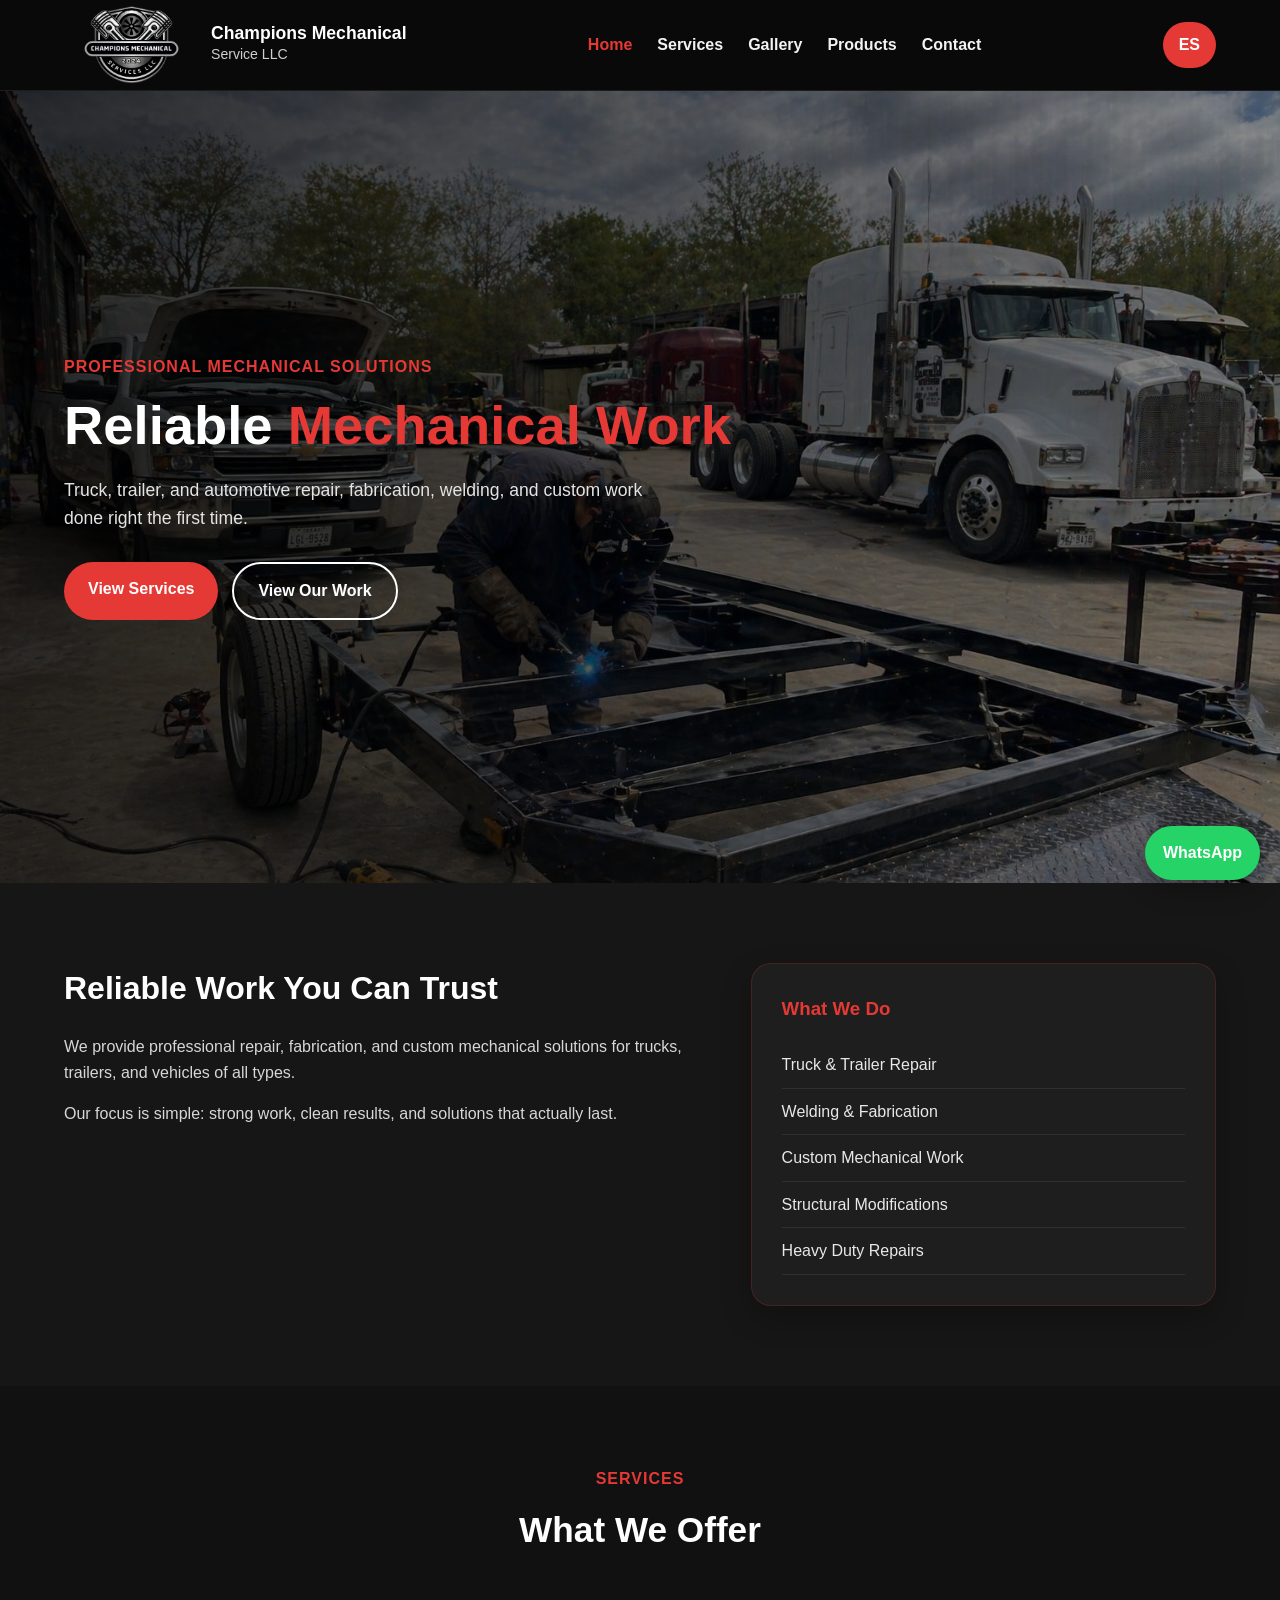
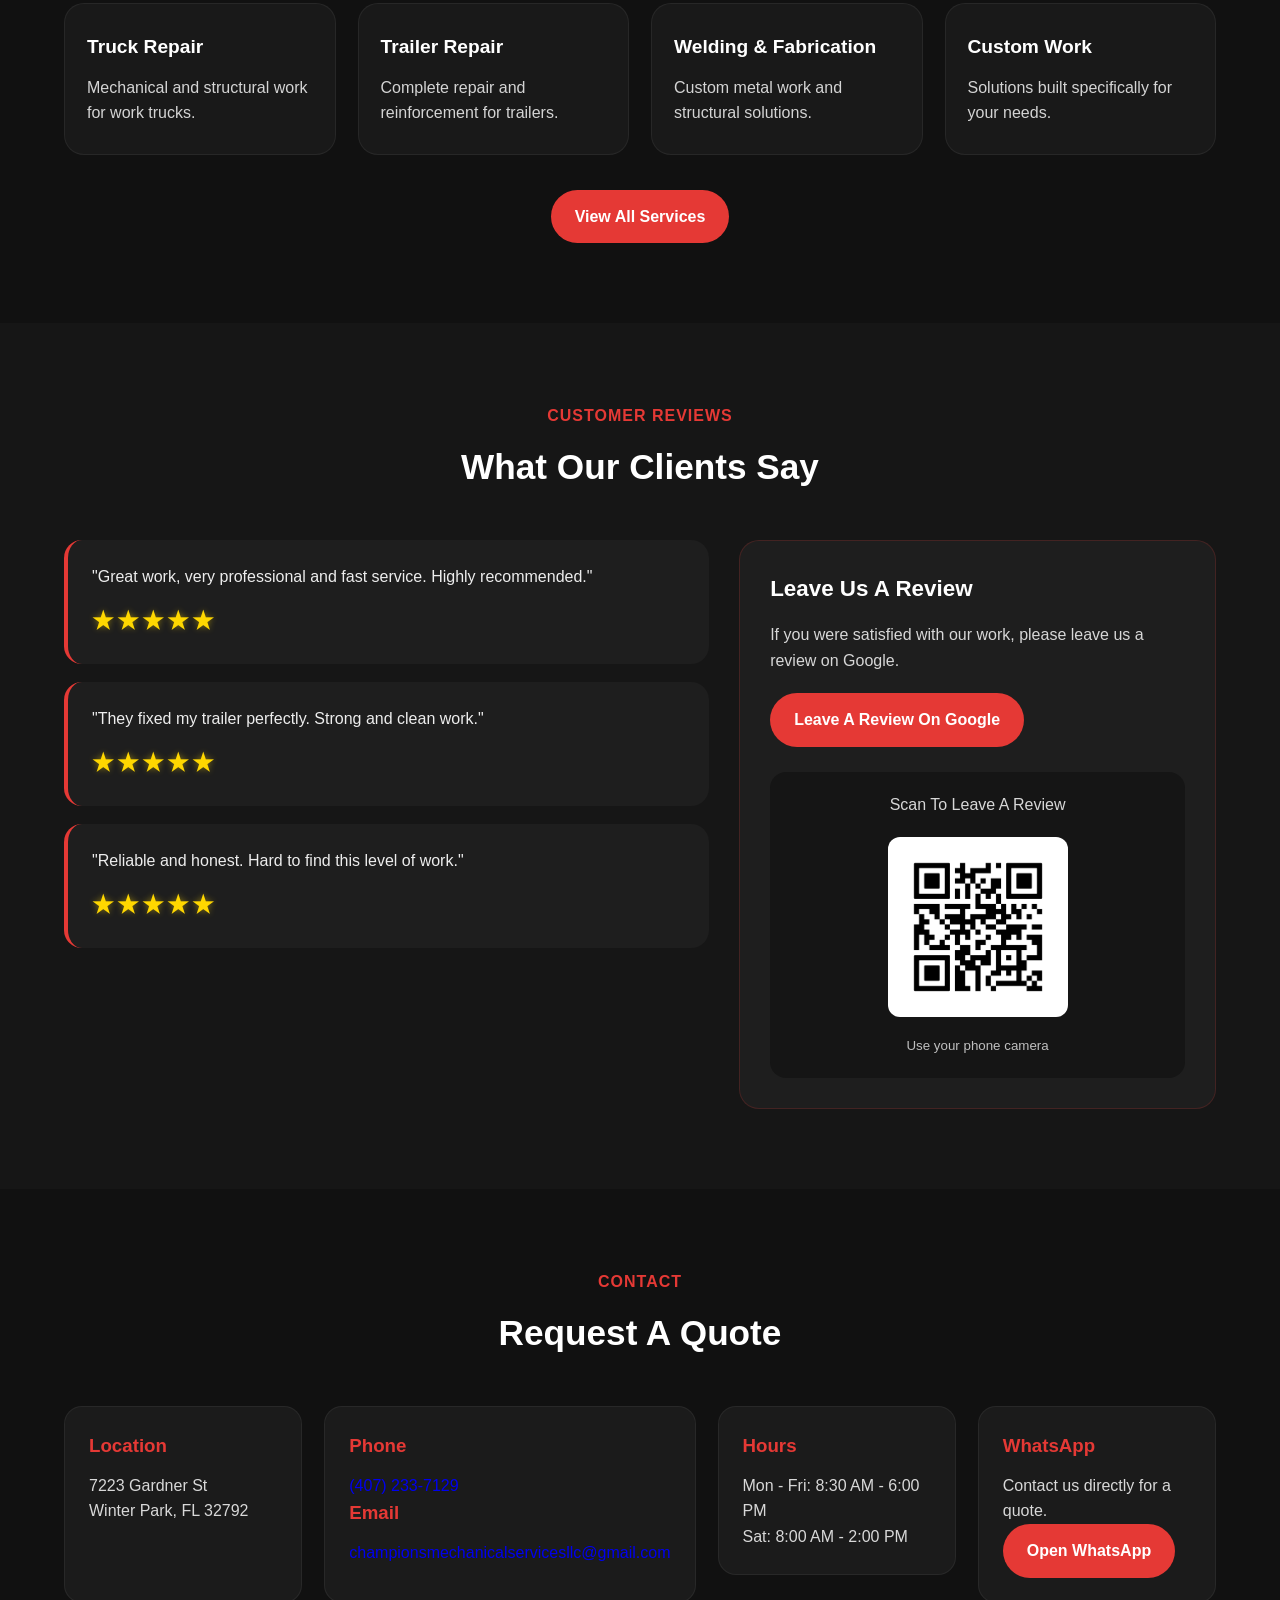
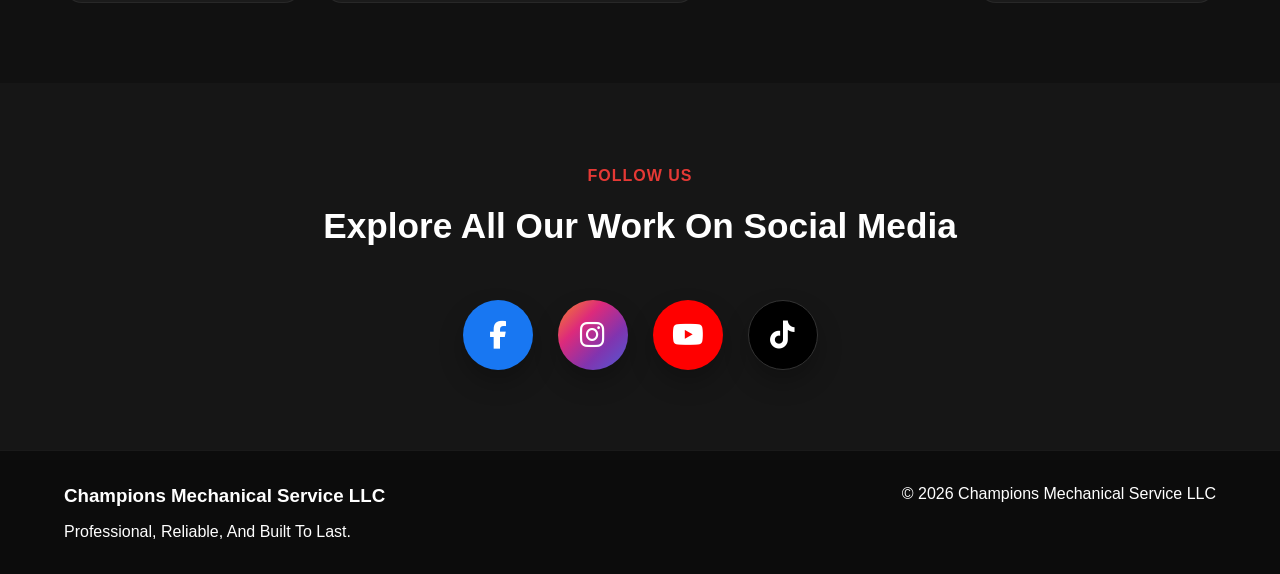
==== index.html @ ce4abc4f "Add files via upload" ====
<!DOCTYPE html>
<html lang="en">
<head>
  <meta charset="UTF-8">
  <meta name="viewport" content="width=device-width, initial-scale=1.0">
  <title>Champions Mechanical Service LLC</title>
  <link rel="stylesheet" href="style.css">
  <link rel="stylesheet" href="https://cdnjs.cloudflare.com/ajax/libs/font-awesome/6.5.0/css/all.min.css">

  <meta name="description" content="Truck and trailer repair, welding, fabrication, and custom mechanical services in Winter Park, Florida.">

</head>
<body>

  <!-- WHATSAPP -->
  <a href="https://wa.me/14072337129" class="whatsapp-float" target="_blank">
    WhatsApp
  </a>

  <!-- HEADER -->
  <header class="header">
  <div class="container nav-container">

    <a href="index.html" class="logo">
      <img src="images/logo.png" alt="Champions Mechanical Service LLC Logo">
      <div class="logo-text">
        <h2>Champions Mechanical</h2>
        <p>Service LLC</p>
      </div>
    </a>

    <button class="menu-toggle" id="menuToggle" aria-label="Open Menu">
      <span></span>
      <span></span>
      <span></span>
    </button>

    <nav class="nav" id="mainNav">
      <a href="index.html" class="active">Home</a>
      <a href="services.html">Services</a>
      <a href="gallery.html">Gallery</a>
      <a href="products.html">Products</a>
      <a href="index.html#contacto">Contact</a>
    </nav>

    <div class="header-actions">
      <a href="index-es.html" class="lang-btn">ES</a>
    </div>

  </div>
</header>

  <!-- HERO -->
  <section class="hero">
    <div class="hero-overlay"></div>

    <div class="container hero-content">
      <div class="hero-text">

        <p class="tagline">Professional Mechanical Solutions</p>

        <h1>
          Reliable <span>Mechanical Work</span>
        </h1>

        <p class="hero-description">
          Truck, trailer, and automotive repair, fabrication, welding, and custom work done right the first time.
        </p>

        <div class="hero-buttons">
          <a href="services.html" class="btn btn-primary">View Services</a>
          <a href="gallery.html" class="btn btn-secondary">View Our Work</a>
        </div>

      </div>
    </div>
  </section>

  <!-- ABOUT -->
  <section class="about section">
    <div class="container about-grid">

      <div class="about-text">
        <h2>Reliable Work You Can Trust</h2>

        <p>
          We provide professional repair, fabrication, and custom mechanical solutions for trucks, trailers, and vehicles of all types.
        </p>

        <p>
          Our focus is simple: strong work, clean results, and solutions that actually last.
        </p>
      </div>

      <div class="about-card">
        <h3>What We Do</h3>
        <ul>
          <li>Truck & Trailer Repair</li>
          <li>Welding & Fabrication</li>
          <li>Custom Mechanical Work</li>
          <li>Structural Modifications</li>
          <li>Heavy Duty Repairs</li>
        </ul>
      </div>

    </div>
  </section>

  <!-- SERVICES -->
  <section class="services-preview section">
    <div class="container">

      <div class="section-title">
        <p>Services</p>
        <h2>What We Offer</h2>
      </div>

      <div class="services-grid">

        <div class="service-card">
          <h3>Truck Repair</h3>
          <p>Mechanical and structural work for work trucks.</p>
        </div>

        <div class="service-card">
          <h3>Trailer Repair</h3>
          <p>Complete repair and reinforcement for trailers.</p>
        </div>

        <div class="service-card">
          <h3>Welding & Fabrication</h3>
          <p>Custom metal work and structural solutions.</p>
        </div>

        <div class="service-card">
          <h3>Custom Work</h3>
          <p>Solutions built specifically for your needs.</p>
        </div>

      </div>

      <div class="center-button">
        <a href="services.html" class="btn btn-primary">View All Services</a>
      </div>

    </div>
  </section>

  <!-- REVIEWS -->
  <section class="reviews section">
    <div class="container">

      <div class="section-title">
        <p>Customer Reviews</p>
        <h2>What Our Clients Say</h2>
      </div>

      <div class="reviews-grid">

        <div>

          <div class="review-card">
            <p>"Great work, very professional and fast service. Highly recommended."</p>
            <h4><span class="stars">★★★★★</span></h4>
          </div>

          <div class="review-card">
            <p>"They fixed my trailer perfectly. Strong and clean work."</p>
            <h4><span class="stars">★★★★★</span></h4>
          </div>

          <div class="review-card">
            <p>"Reliable and honest. Hard to find this level of work."</p>
            <h4><span class="stars">★★★★★</span></h4>
          </div>

        </div>

        <div class="google-review-box">

          <h3>Leave Us A Review</h3>

          <p>
            If you were satisfied with our work, please leave us a review on Google.
          </p>

          <a href="https://g.page/r/CeGw3ztIZo6YEAE/review" target="_blank" class="btn btn-primary review-btn">
            Leave A Review On Google
          </a>

          <div class="qr-box">
            <p>Scan To Leave A Review</p>

            <img src="images/qr-reviews.png">

            <small>Use your phone camera</small>
          </div>

        </div>

      </div>
    </div>
  </section>

  <!-- CONTACT -->
  <section class="contact section" id="contacto">
    <div class="container">

      <div class="section-title">
        <p>Contact</p>
        <h2>Request A Quote</h2>
      </div>

      <div class="contact-grid">

        <div class="contact-card">
          <h3>Location</h3>
          <p>7223 Gardner St</p>
          <p>Winter Park, FL 32792</p>
        </div>

        <div class="contact-card">
          <h3>Phone</h3>
          <p><a href="tel:+14072337129">(407) 233-7129</a></p>
          <h3>Email</h3>
          <p><a href="mailto:championsmechanicalservicesllc@gmail.com">championsmechanicalservicesllc@gmail.com</p>
        </div>

        <div class="contact-card">
          <h3>Hours</h3>
          <p>Mon - Fri: 8:30 AM - 6:00 PM</p>
          <p>Sat: 8:00 AM - 2:00 PM</p>
        </div>

        <div class="contact-card">
          <h3>WhatsApp</h3>
          <p>Contact us directly for a quote.</p>
          <a href="https://wa.me/14072337129" class="btn btn-primary" target="_blank">
            Open WhatsApp
          </a>
        </div>

      </div>

    </div>
  </section>


  <!-- SOCIAL MEDIA -->
  <section class="social-section section">
    <div class="container">

      <div class="section-title">
        <p>Follow Us</p>
        <h2>Explore All Our Work On Social Media</h2>
      </div>

      <div class="social-icons">

        <a href="https://facebook.com/share/1AvT3k1ib8/?mibextid=wwXIfr" target="_blank" class="social-icon fb" aria-label="Facebook">
          <i class="fab fa-facebook-f"></i>
        </a>

        <a href="https://www.instagram.com/championsmechanical?igsh=djd2N3V2bzA4ZDJp" target="_blank" class="social-icon ig" aria-label="Instagram">
          <i class="fab fa-instagram"></i>
        </a>

        <a href="https://www.youtube.com/@ChampionsMechanicService" target="_blank" class="social-icon yt" aria-label="YouTube">
          <i class="fab fa-youtube"></i>
        </a>

        <a href="https://www.tiktok.com/@acostaruben3?is_from_webapp=1&sender_device=pc" target="_blank" class="social-icon tt" aria-label="TikTok">
          <i class="fab fa-tiktok"></i>
        </a>

      </div>

    </div>
  </section>

  <!-- FOOTER -->
  <footer class="footer">
    <div class="container footer-content">

      <div>
        <h3>Champions Mechanical Service LLC</h3>
        <p>Professional, Reliable, And Built To Last.</p>
      </div>

      <div>
        <p>© 2026 Champions Mechanical Service LLC</p>
      </div>

    </div>
  </footer>

  <script src="script.js"></script>

</body>
</html>
---- style.css ----
* {
  margin: 0;
  padding: 0;
  box-sizing: border-box;
}

html {
  scroll-behavior: smooth;
}

body {
  font-family: 'Inter', sans-serif;
  background: #111111;
  color: #ffffff;
  line-height: 1.6;
}

img {
  max-width: 100%;
  display: block;
}

a {
  text-decoration: none;
}

.container {
  width: 90%;
  max-width: 1200px;
  margin: 0 auto;
}

.section {
  padding: 80px 0;
}

.section-title {
  text-align: center;
  margin-bottom: 45px;
}

.section-title p {
  color: #e53935;
  font-weight: 700;
  text-transform: uppercase;
  letter-spacing: 1px;
  margin-bottom: 10px;
}

.section-title h2 {
  font-size: 2.2rem;
  font-weight: 800;
}

.left-align {
  text-align: left;
}

/* HEADER */
.header {
  position: sticky;
  top: 0;
  z-index: 999;
  background: rgba(10, 10, 10, 0.95);
  border-bottom: 1px solid rgba(255, 255, 255, 0.08);
  backdrop-filter: blur(12px);
}

.nav-container {
  min-height: 85px;
  display: flex;
  justify-content: space-between;
  align-items: center;
  gap: 20px;
}

.logo {
  display: flex;
  align-items: center;
  gap: 12px;
  color: #fff;
}

.logo img {
  width: auto;
  height: 90px;
  object-fit: contain;
  
}

.logo-text h2 {
  font-size: 1.1rem;
  font-weight: 800;
  line-height: 1.1;
}

.logo-text p {
  font-size: 0.88rem;
  color: #cfcfcf;
}

.nav {
  display: flex;
  gap: 25px;
}

.nav a {
  color: #f3f3f3;
  font-weight: 600;
  transition: 0.3s;
}

.nav a:hover,
.nav a.active {
  color: #e53935;
}

.header-actions {
  display: flex;
  align-items: center;
  gap: 10px;
}

.lang-btn {
  background: #e53935;
  color: #fff;
  border: none;
  padding: 10px 16px;
  border-radius: 999px;
  font-weight: 700;
  cursor: pointer;
  transition: 0.3s;
}

.lang-btn:hover {
  background: #c62828;
}

/* HERO */
.hero {
  position: relative;
  min-height: 88vh;
  background: url('images/hero.jpg') center/cover no-repeat;
  display: flex;
  align-items: center;
}

.hero-overlay {
  position: absolute;
  inset: 0;
  background: linear-gradient(to right, rgba(0, 0, 0, 0.82), rgba(0, 0, 0, 0.45));
}

.hero-content {
  position: relative;
  z-index: 2;
}

.hero-text {
  max-width: 700px;
}

.tagline {
  color: #e53935;
  font-weight: 700;
  text-transform: uppercase;
  letter-spacing: 1px;
  margin-bottom: 16px;
}

.hero h1 {
  font-size: 3.4rem;
  line-height: 1.1;
  margin-bottom: 20px;
  font-weight: 800;
}

.hero h1 span {
  color: #e53935;
}

.hero-description {
  font-size: 1.1rem;
  color: #e4e4e4;
  max-width: 620px;
  margin-bottom: 30px;
}

.hero-buttons {
  display: flex;
  flex-wrap: wrap;
  gap: 14px;
}

.btn {
  display: inline-block;
  padding: 14px 24px;
  border-radius: 999px;
  font-weight: 700;
  transition: 0.3s;
}

.btn-primary {
  background: #e53935;
  color: #fff;
}

.btn-primary:hover {
  background: #c62828;
}

.btn-secondary {
  border: 2px solid #fff;
  color: #fff;
}

.btn-secondary:hover {
  background: #fff;
  color: #111;
}

/* ABOUT */
.about {
  background: #161616;
}

.about-grid {
  display: grid;
  grid-template-columns: 1.4fr 1fr;
  gap: 35px;
  align-items: start;
}

.about-text h2 {
  font-size: 2rem;
  margin-bottom: 20px;
}

.about-text p {
  color: #d7d7d7;
  margin-bottom: 16px;
}

.about-card {
  background: #1e1e1e;
  border: 1px solid rgba(229, 57, 53, 0.2);
  padding: 30px;
  border-radius: 20px;
  box-shadow: 0 12px 30px rgba(0, 0, 0, 0.25);
}

.about-card h3 {
  margin-bottom: 18px;
  color: #e53935;
}

.about-card ul {
  list-style: none;
}

.about-card ul li {
  padding: 10px 0;
  border-bottom: 1px solid rgba(255,255,255,0.08);
  color: #e8e8e8;
}

/* SERVICES */
.services-preview {
  background: #111111;
}

.services-grid {
  display: grid;
  grid-template-columns: repeat(4, 1fr);
  gap: 22px;
}

.service-card {
  background: #191919;
  padding: 28px 22px;
  border-radius: 20px;
  border: 1px solid rgba(255,255,255,0.06);
  transition: 0.3s;
}

.service-card:hover {
  transform: translateY(-6px);
  border-color: rgba(229, 57, 53, 0.35);
}

.service-icon {
  font-size: 2rem;
  margin-bottom: 16px;
}

.service-card h3 {
  margin-bottom: 12px;
  font-size: 1.2rem;
}

.service-card p {
  color: #d4d4d4;
}

.center-button {
  text-align: center;
  margin-top: 35px;
}

/* REVIEWS */
.reviews {
  background: #161616;
}

.reviews-grid {
  display: grid;
  grid-template-columns: 1.15fr 0.85fr;
  gap: 30px;
}

.review-card {
  background: #1e1e1e;
  padding: 24px;
  border-radius: 18px;
  margin-bottom: 18px;
  border-left: 4px solid #e53935;
}

.review-card p {
  color: #ededed;
  margin-bottom: 12px;
}

.review-card h4 {
  color: #bdbdbd;
  font-size: 0.95rem;
}

.google-review-box {
  background: #1e1e1e;
  padding: 30px;
  border-radius: 20px;
  border: 1px solid rgba(229, 57, 53, 0.18);
}

.google-review-box h3 {
  margin-bottom: 15px;
  font-size: 1.4rem;
}

.google-review-box p {
  color: #d7d7d7;
  margin-bottom: 20px;
}

.review-btn {
  margin-bottom: 25px;
}

.qr-box {
  background: #151515;
  border-radius: 16px;
  padding: 20px;
  text-align: center;
}

.qr-box img {
  width: 180px;
  margin: 15px auto;
  background: #fff;
  padding: 10px;
  border-radius: 12px;
}

.qr-box small {
  color: #bfbfbf;
}

/* CONTACT */
.contact {
  background: #111111;
}

.contact-grid {
  display: grid;
  grid-template-columns: repeat(4, 1fr);
  gap: 22px;
}

.contact-card {
  background: #1b1b1b;
  padding: 24px;
  border-radius: 18px;
  border: 1px solid rgba(255,255,255,0.06);
}

.contact-card h3 {
  margin-bottom: 12px;
  color: #e53935;
}

.contact-card p {
  color: #d8d8d8;
}

/* FOOTER */
.footer {
  background: #0c0c0c;
  padding: 30px 0;
  border-top: 1px solid rgba(255,255,255,0.06);
}

.footer-content {
  display: flex;
  justify-content: space-between;
  gap: 20px;
  flex-wrap: wrap;
}

.footer h3 {
  margin-bottom: 8px;
}

/* WHATSAPP FLOAT */
.whatsapp-float {
  position: fixed;
  right: 20px;
  bottom: 20px;
  z-index: 9999;
  background: #25d366;
  color: #fff;
  padding: 14px 18px;
  border-radius: 999px;
  font-weight: 800;
  box-shadow: 0 10px 25px rgba(0,0,0,0.25);
  transition: 0.3s;
}

.whatsapp-float:hover {
  transform: translateY(-3px);
  background: #20ba5a;
}

/* RESPONSIVE */
@media (max-width: 1100px) {
  .services-grid {
    grid-template-columns: repeat(2, 1fr);
  }

  .contact-grid {
    grid-template-columns: repeat(2, 1fr);
  }

  .about-grid,
  .reviews-grid {
    grid-template-columns: 1fr;
  }
}

@media (max-width: 820px) {
  .nav-container {
    flex-direction: column;
    padding: 15px 0;
  }

  .nav {
    flex-wrap: wrap;
    justify-content: center;
  }

  .hero {
    min-height: 75vh;
    padding: 50px 0;
  }

  .hero h1 {
    font-size: 2.5rem;
  }

  .section-title h2 {
    font-size: 1.8rem;
  }
}

@media (max-width: 600px) {
  .services-grid,
  .contact-grid {
    grid-template-columns: 1fr;
  }

  .hero h1 {
    font-size: 2.1rem;
  }

  .hero-description {
    font-size: 1rem;
  }

  .btn {
    width: 100%;
    text-align: center;
  }

  .logo {
    flex-direction: column;
    text-align: center;
  }
}.services-hero {
  background: url('images/services-hero.jpg') center/cover no-repeat;
}

.services-intro {
  background: #161616;
}

.intro-box {
  max-width: 950px;
  margin: 0 auto;
  background: #1d1d1d;
  padding: 32px;
  border-radius: 20px;
  border: 1px solid rgba(255,255,255,0.06);
}

.intro-box p {
  color: #d7d7d7;
  margin-bottom: 14px;
}

.detailed-services {
  background: #111111;
}

.detailed-services-grid {
  display: grid;
  grid-template-columns: repeat(2, 1fr);
  gap: 24px;
}

.detail-card {
  background: #1a1a1a;
  padding: 28px;
  border-radius: 20px;
  border: 1px solid rgba(255,255,255,0.06);
  transition: 0.3s;
}

.detail-card:hover {
  transform: translateY(-5px);
  border-color: rgba(229, 57, 53, 0.3);
}

.detail-card h3 {
  font-size: 1.35rem;
  margin-bottom: 14px;
  color: #ffffff;
}

.detail-card p {
  color: #d6d6d6;
  margin-bottom: 16px;
}

.detail-card ul {
  padding-left: 20px;
}

.detail-card ul li {
  color: #ececec;
  margin-bottom: 10px;
}

.why-choose-us {
  background: #161616;
}

.why-grid {
  display: grid;
  grid-template-columns: repeat(4, 1fr);
  gap: 22px;
}

.why-card {
  background: #1e1e1e;
  padding: 24px;
  border-radius: 18px;
  border: 1px solid rgba(255,255,255,0.06);
}

.why-card h3 {
  font-size: 1.1rem;
  margin-bottom: 12px;
  color: #e53935;
}

.why-card p {
  color: #dddddd;
}

@media (max-width: 1100px) {
  .why-grid {
    grid-template-columns: repeat(2, 1fr);
  }
}

@media (max-width: 800px) {
  .detailed-services-grid,
  .why-grid {
    grid-template-columns: 1fr;
  }
}
.menu-toggle {
  display: none;
  flex-direction: column;
  justify-content: center;
  gap: 5px;
  width: 46px;
  height: 46px;
  background: transparent;
  border: none;
  cursor: pointer;
  padding: 0;
}

.menu-toggle span {
  display: block;
  width: 28px;
  height: 3px;
  background: #ffffff;
  border-radius: 999px;
  transition: 0.3s;
  margin: 0 auto;
}

.menu-toggle.active span:nth-child(1) {
  transform: translateY(8px) rotate(45deg);
}

.menu-toggle.active span:nth-child(2) {
  opacity: 0;
}

.menu-toggle.active span:nth-child(3) {
  transform: translateY(-8px) rotate(-45deg);
}

@media (max-width: 820px) {
  .nav-container {
    position: relative;
    flex-direction: row;
    justify-content: space-between;
    align-items: center;
    min-height: 95px;
    padding: 12px 0;
  }

  .menu-toggle {
    display: flex;
    order: 3;
  }

  .header-actions {
    order: 2;
  }

  .nav {
    position: absolute;
    top: 100%;
    left: 0;
    right: 0;
    display: none;
    flex-direction: column;
    gap: 0;
    background: rgba(10, 10, 10, 0.98);
    border-top: 1px solid rgba(255,255,255,0.06);
    border-bottom: 1px solid rgba(255,255,255,0.06);
    box-shadow: 0 14px 30px rgba(0,0,0,0.28);
    z-index: 1000;
  }

  .nav.show {
    display: flex;
  }

  .nav a {
    padding: 16px 20px;
    border-bottom: 1px solid rgba(255,255,255,0.05);
    width: 100%;
  }

  .nav a:last-child {
    border-bottom: none;
  }

  .logo {
    flex-direction: row;
    text-align: left;
  }

  .logo img {
    height: 65px;
    width: auto;
  }

  .logo-text h2 {
    font-size: 1rem;
  }

  .logo-text p {
    font-size: 0.82rem;
  }
}

@media (max-width: 600px) {
  .nav-container {
    min-height: 88px;
  }

  .logo img {
    height: 58px;
  }

  .lang-btn {
    padding: 8px 12px;
    font-size: 0.9rem;
  }

  .hero h1 {
    font-size: 2rem;
  }

  .section {
    padding: 60px 0;
  }
}
/* GALLERY HERO BACKGROUND */
.gallery-hero {
  background: url('images/gallery-bg.jpg') center center no-repeat;
  background-size: cover;
}

/* FIX POR SI OTRO HERO LO PISA */
.gallery-hero {
  background: url('images/gallery-bg.jpg') center center no-repeat !important;
  background-size: cover;
}

/* SITE FIXES */
.stars {
  color: #FFD700;
  font-size: 1.5rem;
  letter-spacing: 3px;
  text-shadow: 0 0 6px rgba(255, 215, 0, 0.45);
}

.gallery-hero {
  background: url('images/gallery-bg.jpg') center center / cover no-repeat !important;
}


/* SOCIAL SECTION */
.social-section {
  background: #111111;
}

.social-icons {
  display: flex;
  justify-content: center;
  align-items: center;
  gap: 25px;
  margin-top: 30px;
  flex-wrap: wrap;
}

.social-icon {
  width: 70px;
  height: 70px;
  border-radius: 50%;
  display: flex;
  align-items: center;
  justify-content: center;
  font-size: 28px;
  color: #ffffff;
  transition: 0.3s ease;
  box-shadow: 0 12px 25px rgba(0, 0, 0, 0.25);
}

.social-icon:hover {
  transform: translateY(-5px) scale(1.08);
}

.fb { background: #1877f2; }
.ig { background: linear-gradient(135deg, #f58529, #dd2a7b, #8134af, #515bd4); }
.yt { background: #ff0000; }
.tt { background: #000000; border: 1px solid #333333; }

@media (max-width: 600px) {
  .social-icons {
    gap: 18px;
  }

  .social-icon {
    width: 62px;
    height: 62px;
    font-size: 25px;
  }
}
/* SOCIAL MEDIA ICONS */
.social-section {
  background: #161616;
}

.social-icons {
  display: flex;
  justify-content: center;
  align-items: center;
  gap: 25px;
  margin-top: 30px;
  flex-wrap: wrap;
}

.social-icon {
  width: 70px;
  height: 70px;
  border-radius: 50%;
  display: flex;
  align-items: center;
  justify-content: center;
  font-size: 28px;
  color: #ffffff;
  transition: 0.3s ease;
}

.social-icon:hover {
  transform: translateY(-5px) scale(1.08);
}

.fb {
  background: #1877f2;
}

.ig {
  background: linear-gradient(135deg, #f58529, #dd2a7b, #8134af, #515bd4);
}

.yt {
  background: #ff0000;
}

.tt {
  background: #000000;
  border: 1px solid #333333;
}

/* YOUTUBE PREVIEW CARDS */
.youtube-video {
  position: relative;
  width: 100%;
  height: 260px;
  background: #000;
  overflow: hidden;
  cursor: pointer;
}

.youtube-thumb {
  width: 100%;
  height: 100%;
  object-fit: cover;
  display: block;
  transition: 0.3s ease;
}

.youtube-video:hover .youtube-thumb {
  transform: scale(1.05);
  filter: brightness(0.75);
}

.youtube-play {
  position: absolute;
  inset: 0;
  display: flex;
  align-items: center;
  justify-content: center;
  pointer-events: none;
}

.youtube-play i {
  width: 64px;
  height: 64px;
  border-radius: 50%;
  background: rgba(229, 57, 53, 0.95);
  color: #fff;
  display: flex;
  align-items: center;
  justify-content: center;
  font-size: 26px;
  padding-left: 4px;
}

.youtube-video iframe {
  width: 100%;
  height: 100%;
  border: none;
  display: block;
}

@media (max-width: 640px) {
  .youtube-video {
    height: 420px;
  }
}
/* PULSE ANIMATION */
.pulse {
  display: inline-block;
  animation: pulseEffect 1.8s infinite;
}

@keyframes pulseEffect {
  0% {
    transform: scale(1);
    opacity: 1;
  }
  50% {
    transform: scale(1.08);
    opacity: 0.85;
  }
  100% {
    transform: scale(1);
    opacity: 1;
  }
}
/* PREMIUM PULSE + GLOW */
.pulse-pro {
  display: inline-block;
  color: #e53935;
  font-weight: 800;
  animation: pulseGlow 2s infinite;
}

@keyframes pulseGlow {
  0% {
    transform: scale(1);
    text-shadow: 0 0 5px rgba(229, 57, 53, 0.4);
  }
  50% {
    transform: scale(1.08);
    text-shadow: 0 0 15px rgba(229, 57, 53, 0.9);
  }
  100% {
    transform: scale(1);
    text-shadow: 0 0 5px rgba(229, 57, 53, 0.4);
  }
}
/* PRODUCTS PAGE */
.products-hero {
  min-height: 60vh;
  background: url('images/products-bg.jpg') center center / cover no-repeat;
}

.products-section {
  background: #111111;
}

.products-grid {
  display: grid;
  grid-template-columns: repeat(4, 1fr);
  gap: 24px;
}

.product-card {
  background: #1b1b1b;
  border-radius: 20px;
  overflow: hidden;
  border: 1px solid rgba(255,255,255,0.06);
  transition: 0.3s ease;
}

.product-card:hover {
  transform: translateY(-6px);
  border-color: rgba(229, 57, 53, 0.35);
}

.product-card img {
  width: 100%;
  height: 230px;
  object-fit: contain;
  background: #ffffff;
  padding: 12px;
}

.product-info {
  padding: 18px;
}

.product-info h3 {
  margin-bottom: 10px;
  color: #ffffff;
  font-size: 1.15rem;
}

.product-info p {
  color: #d4d4d4;
  margin-bottom: 16px;
  min-height: 54px;
}

.product-info .btn {
  width: 100%;
  text-align: center;
}

@media (max-width: 1100px) {
  .products-grid {
    grid-template-columns: repeat(2, 1fr);
  }
}

@media (max-width: 640px) {
  .products-grid {
    grid-template-columns: 1fr;
  }

  .product-card img {
    height: 240px;
  }
}
.products-hero .hero-overlay {
  background: rgba(0,0,0,0.35) !important;
}

/* GALLERY GRID FIX */
.gallery-section-dark .media-grid,
.gallery-section-gray .media-grid {
  display: grid;
  grid-template-columns: repeat(3, 1fr);
  gap: 20px;
}

@media (max-width: 1000px) {
  .gallery-section-dark .media-grid,
  .gallery-section-gray .media-grid {
    grid-template-columns: repeat(2, 1fr);
  }
}

@media (max-width: 640px) {
  .gallery-section-dark .media-grid,
  .gallery-section-gray .media-grid {
    grid-template-columns: 1fr;
  }
}
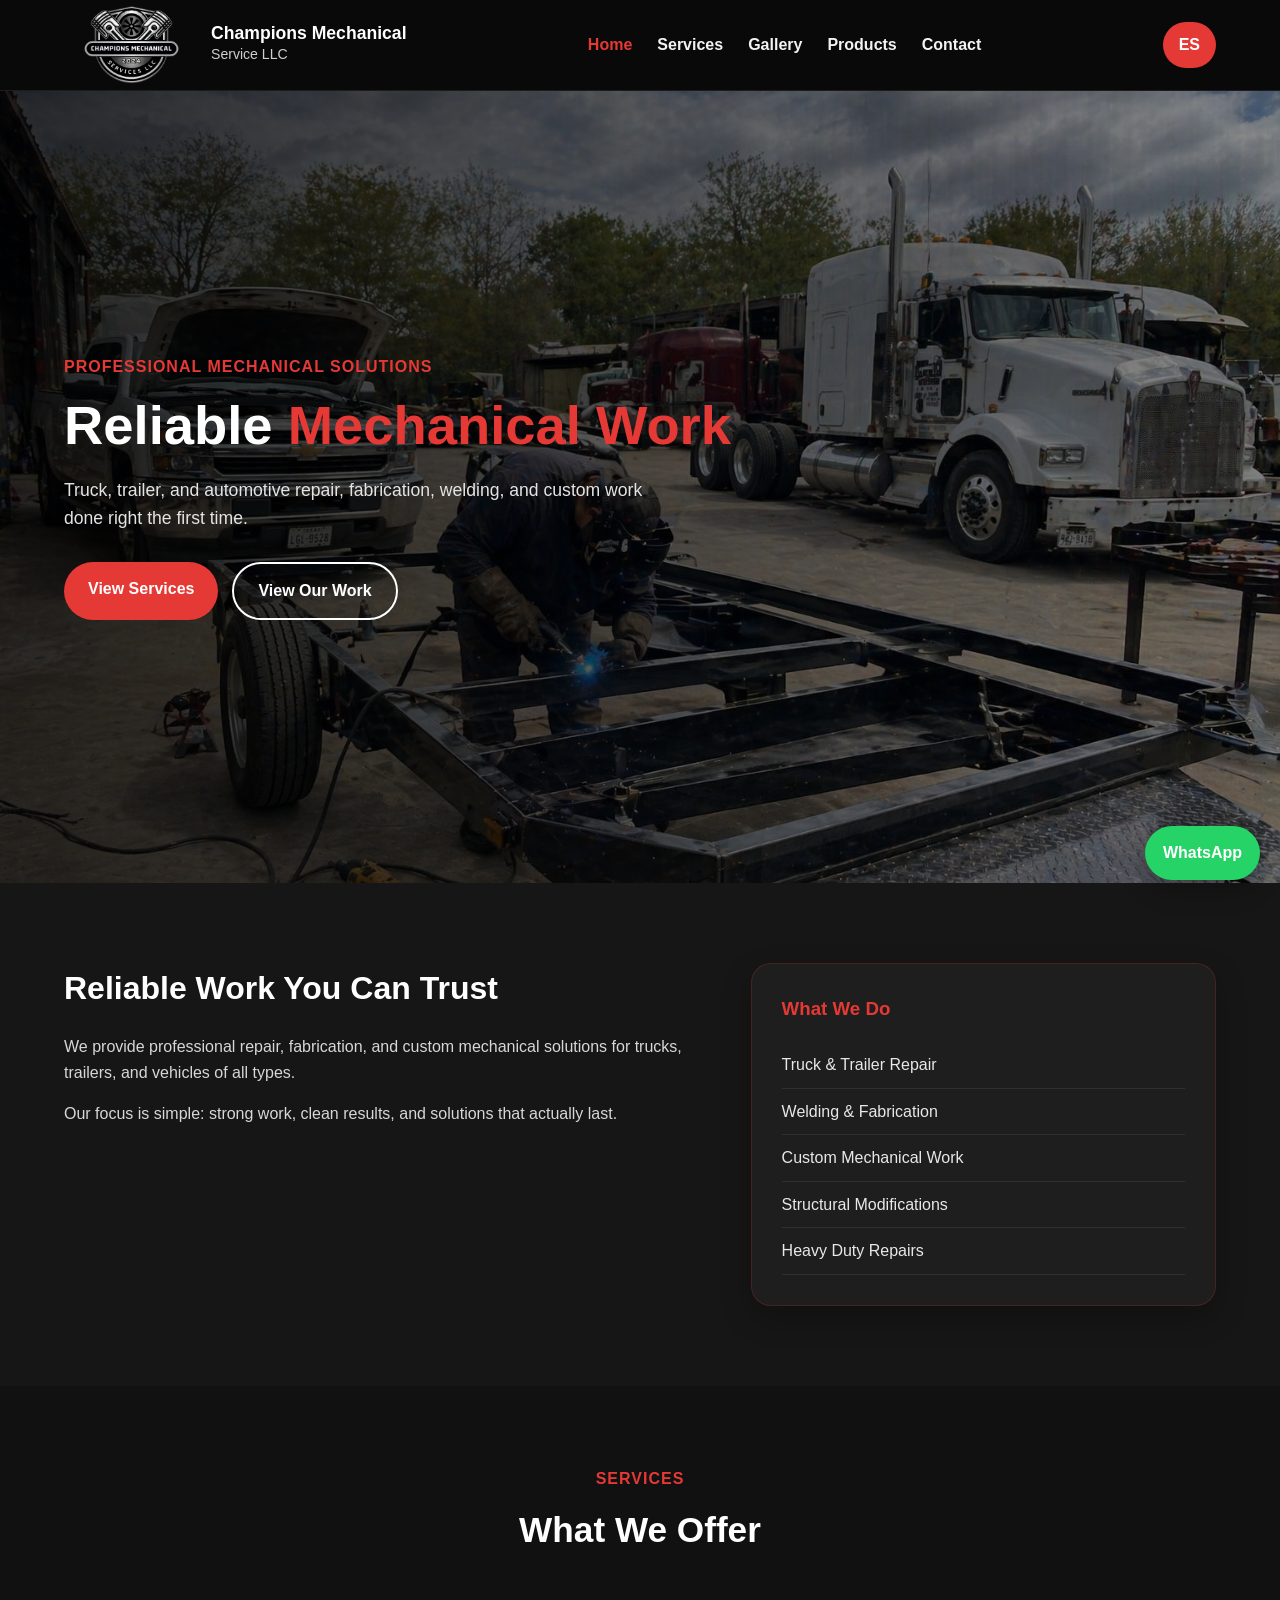
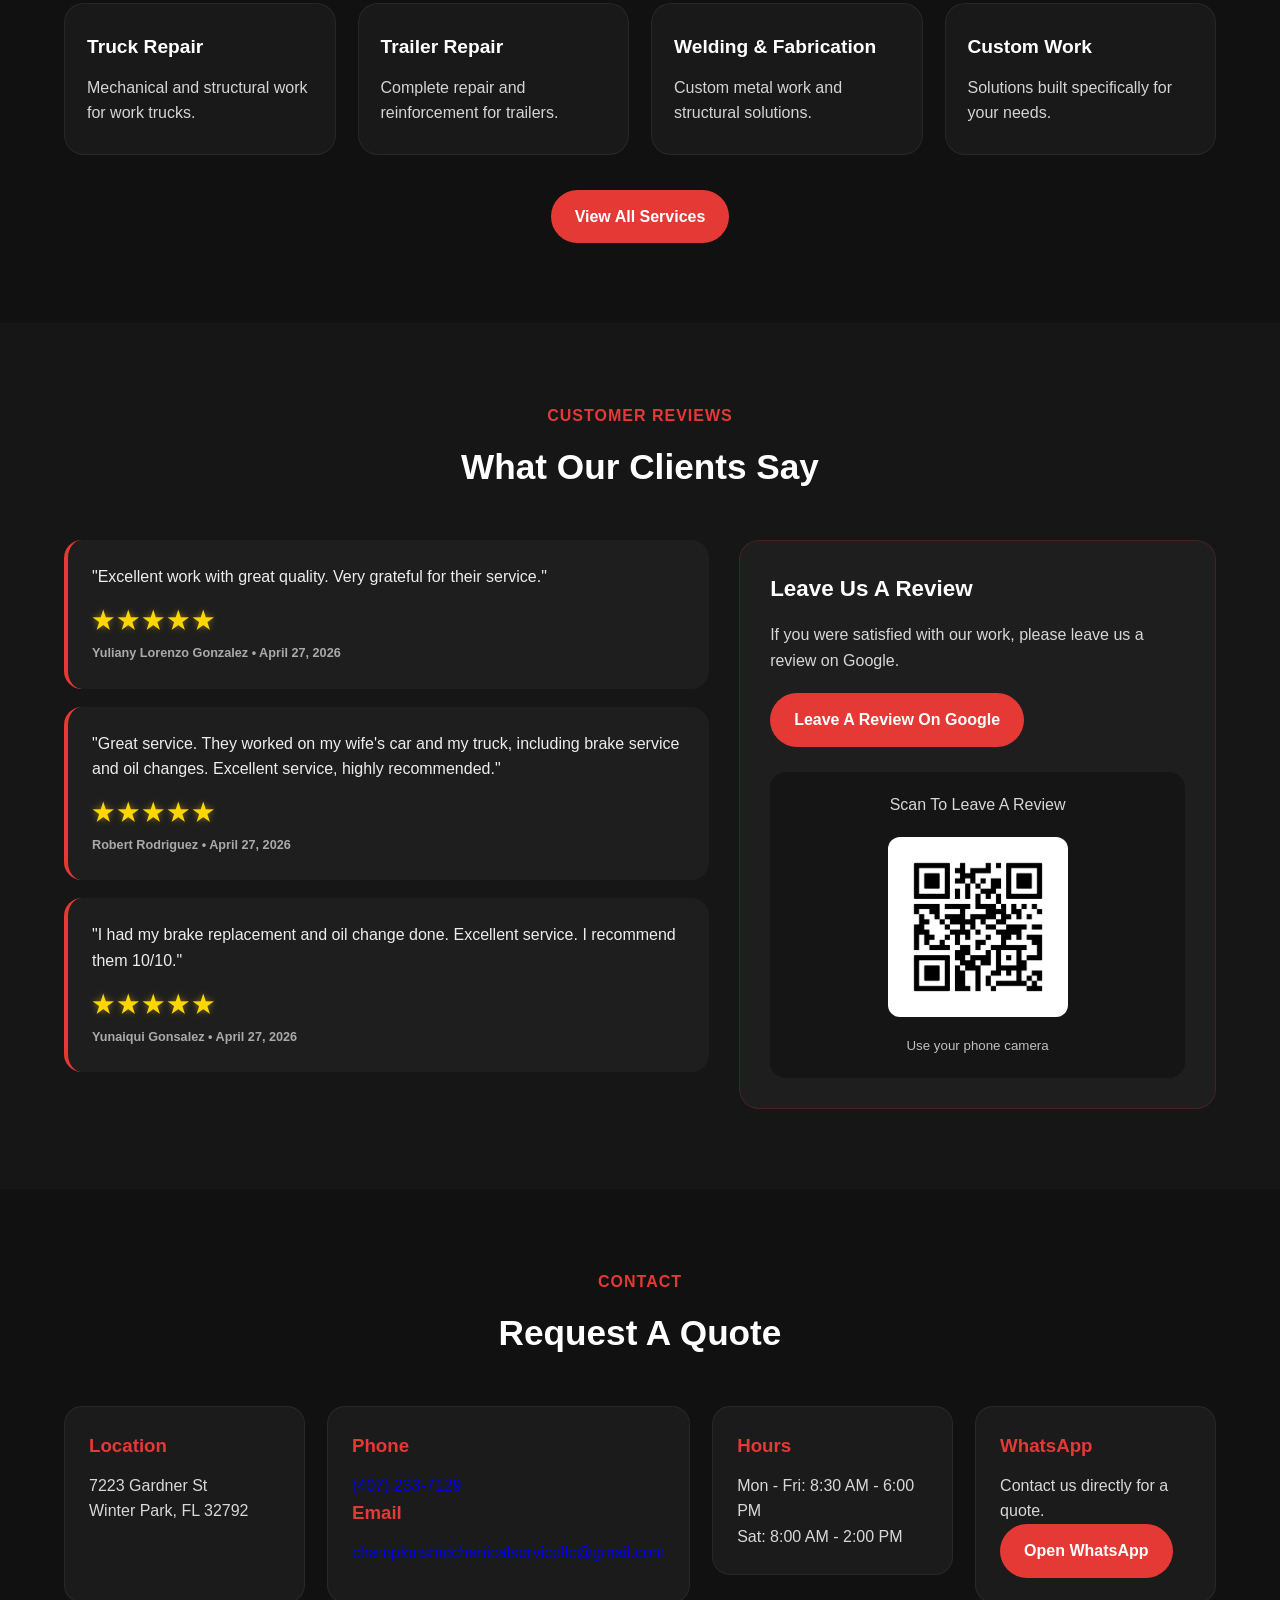
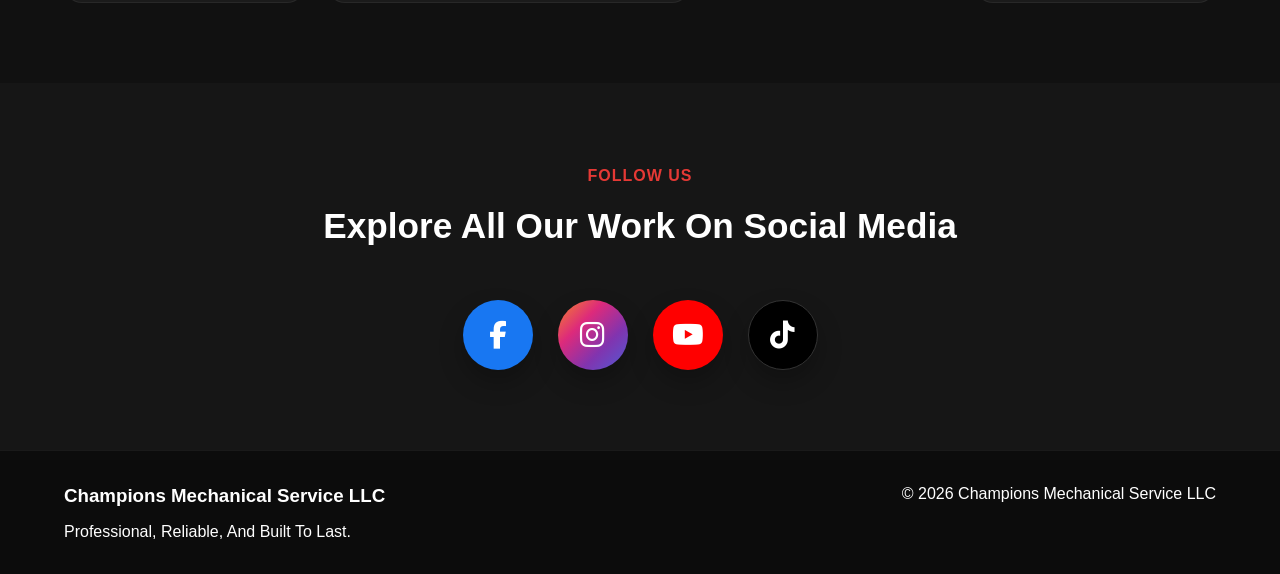
==== commit 3839095a: "Add files via upload" ====
--- a/index.html
+++ b/index.html
@@ -146,61 +146,70 @@
     </div>
   </section>
 
-  <!-- REVIEWS -->
-  <section class="reviews section">
-    <div class="container">
-
-      <div class="section-title">
-        <p>Customer Reviews</p>
-        <h2>What Our Clients Say</h2>
-      </div>
-
-      <div class="reviews-grid">
-
-        <div>
-
-          <div class="review-card">
-            <p>"Great work, very professional and fast service. Highly recommended."</p>
-            <h4><span class="stars">★★★★★</span></h4>
-          </div>
-
-          <div class="review-card">
-            <p>"They fixed my trailer perfectly. Strong and clean work."</p>
-            <h4><span class="stars">★★★★★</span></h4>
-          </div>
-
-          <div class="review-card">
-            <p>"Reliable and honest. Hard to find this level of work."</p>
-            <h4><span class="stars">★★★★★</span></h4>
-          </div>
-
-        </div>
-
-        <div class="google-review-box">
-
-          <h3>Leave Us A Review</h3>
-
-          <p>
-            If you were satisfied with our work, please leave us a review on Google.
-          </p>
-
-          <a href="https://g.page/r/CeGw3ztIZo6YEAE/review" target="_blank" class="btn btn-primary review-btn">
-            Leave A Review On Google
-          </a>
-
-          <div class="qr-box">
-            <p>Scan To Leave A Review</p>
-
-            <img src="images/qr-reviews.png">
-
-            <small>Use your phone camera</small>
-          </div>
-
-        </div>
-
-      </div>
-    </div>
-  </section>
+<!-- REVIEWS -->
+<section class="reviews section">
+  <div class="container">
+
+    <div class="section-title">
+      <p>Customer Reviews</p>
+      <h2>What Our Clients Say</h2>
+    </div>
+
+    <div class="reviews-grid">
+
+      <div>
+
+        <div class="review-card">
+          <p>"Excellent work with great quality. Very grateful for their service."</p>
+          <h4>
+            <span class="stars">★★★★★</span><br>
+            <small style="color:#aaa;">Yuliany Lorenzo Gonzalez • April 27, 2026</small>
+          </h4>
+        </div>
+
+        <div class="review-card">
+          <p>"Great service. They worked on my wife's car and my truck, including brake service and oil changes. Excellent service, highly recommended."</p>
+          <h4>
+            <span class="stars">★★★★★</span><br>
+            <small style="color:#aaa;">Robert Rodriguez • April 27, 2026</small>
+          </h4>
+        </div>
+
+        <div class="review-card">
+          <p>"I had my brake replacement and oil change done. Excellent service. I recommend them 10/10."</p>
+          <h4>
+            <span class="stars">★★★★★</span><br>
+            <small style="color:#aaa;">Yunaiqui Gonsalez • April 27, 2026</small>
+          </h4>
+        </div>
+
+      </div>
+
+      <div class="google-review-box">
+
+        <h3>Leave Us A Review</h3>
+
+        <p>
+          If you were satisfied with our work, please leave us a review on Google.
+        </p>
+
+        <a href="https://g.page/r/CeGw3ztIZo6YEAE/review" target="_blank" class="btn btn-primary review-btn">
+          Leave A Review On Google
+        </a>
+
+        <div class="qr-box">
+          <p>Scan To Leave A Review</p>
+
+          <img src="images/qr-reviews.png">
+
+          <small>Use your phone camera</small>
+        </div>
+
+      </div>
+
+    </div>
+  </div>
+</section>
 
   <!-- CONTACT -->
   <section class="contact section" id="contacto">
@@ -223,7 +232,7 @@
           <h3>Phone</h3>
           <p><a href="tel:+14072337129">(407) 233-7129</a></p>
           <h3>Email</h3>
-          <p><a href="mailto:championsmechanicalservicesllc@gmail.com">championsmechanicalservicesllc@gmail.com</p>
+          <p><a href="mailto:championsmechanicalservicellc@gmail.com">championsmechanicalservicellc@gmail.com</p>
         </div>
 
         <div class="contact-card">
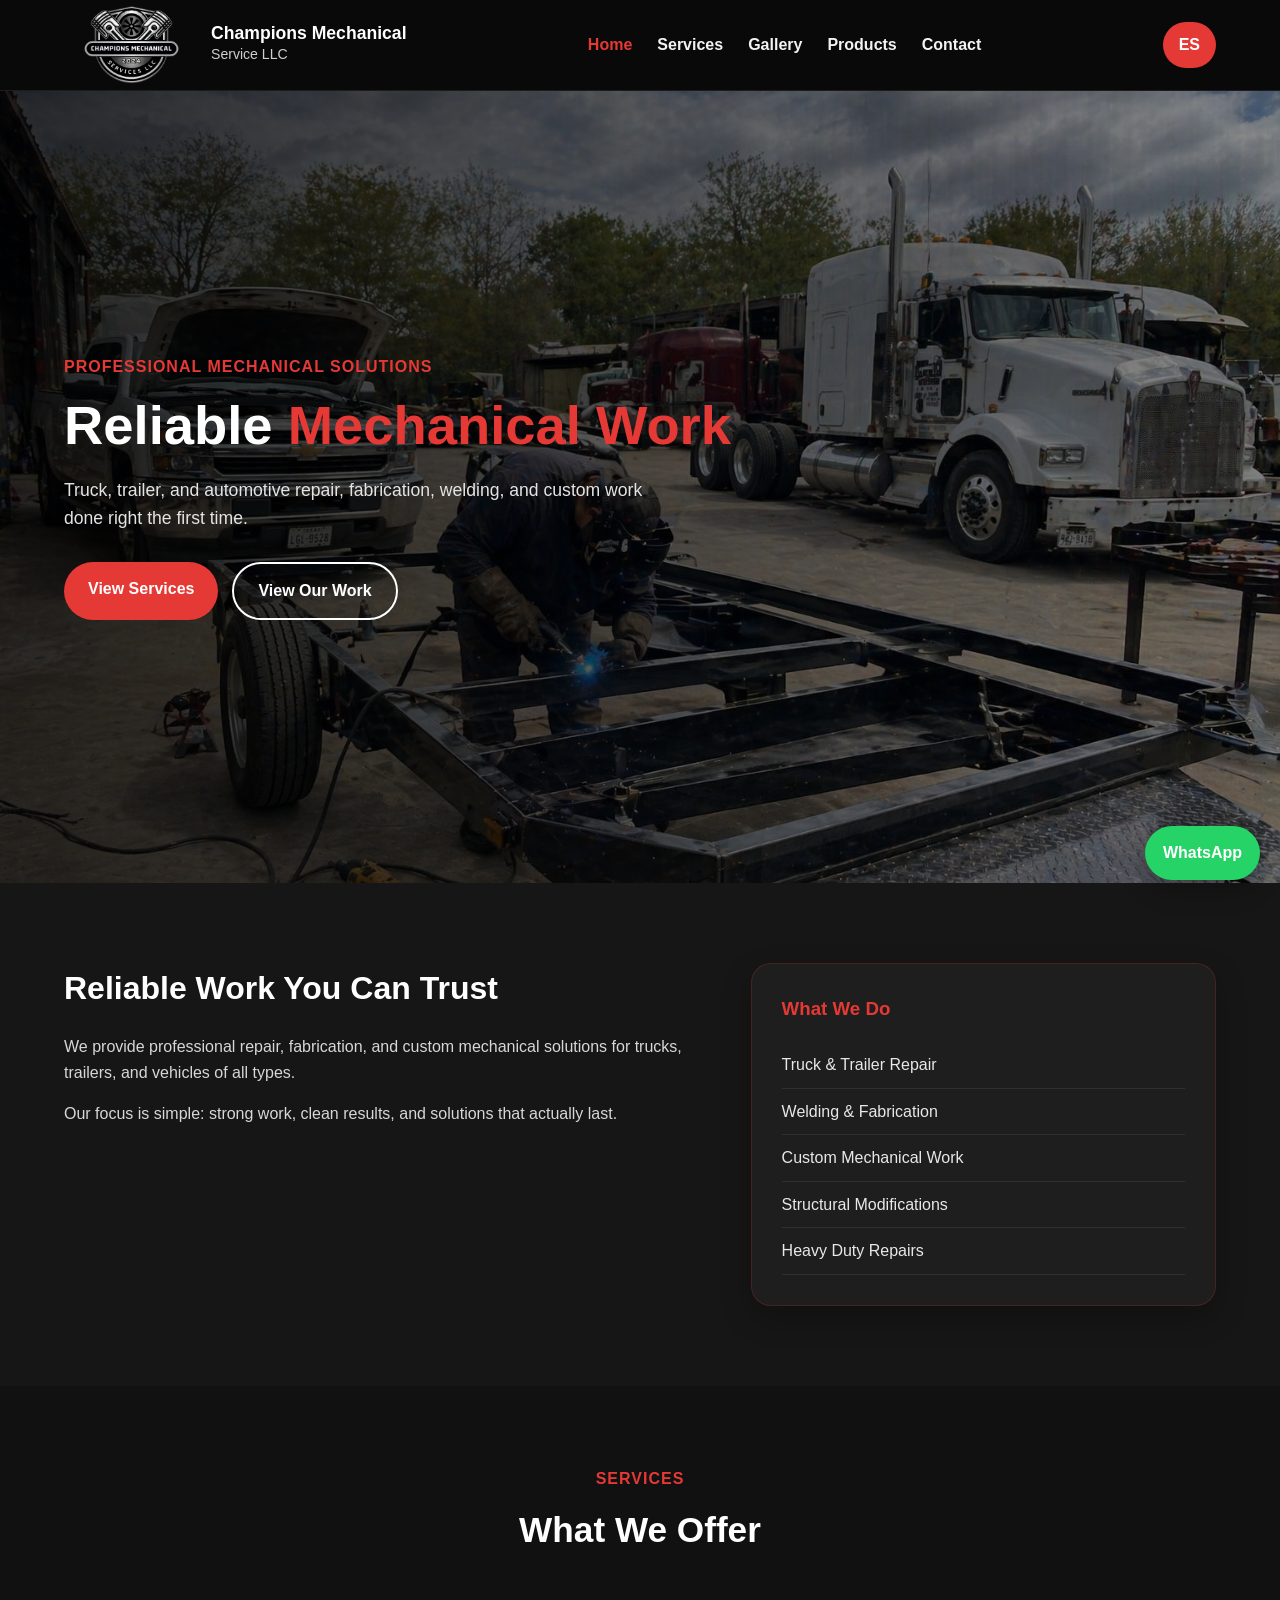
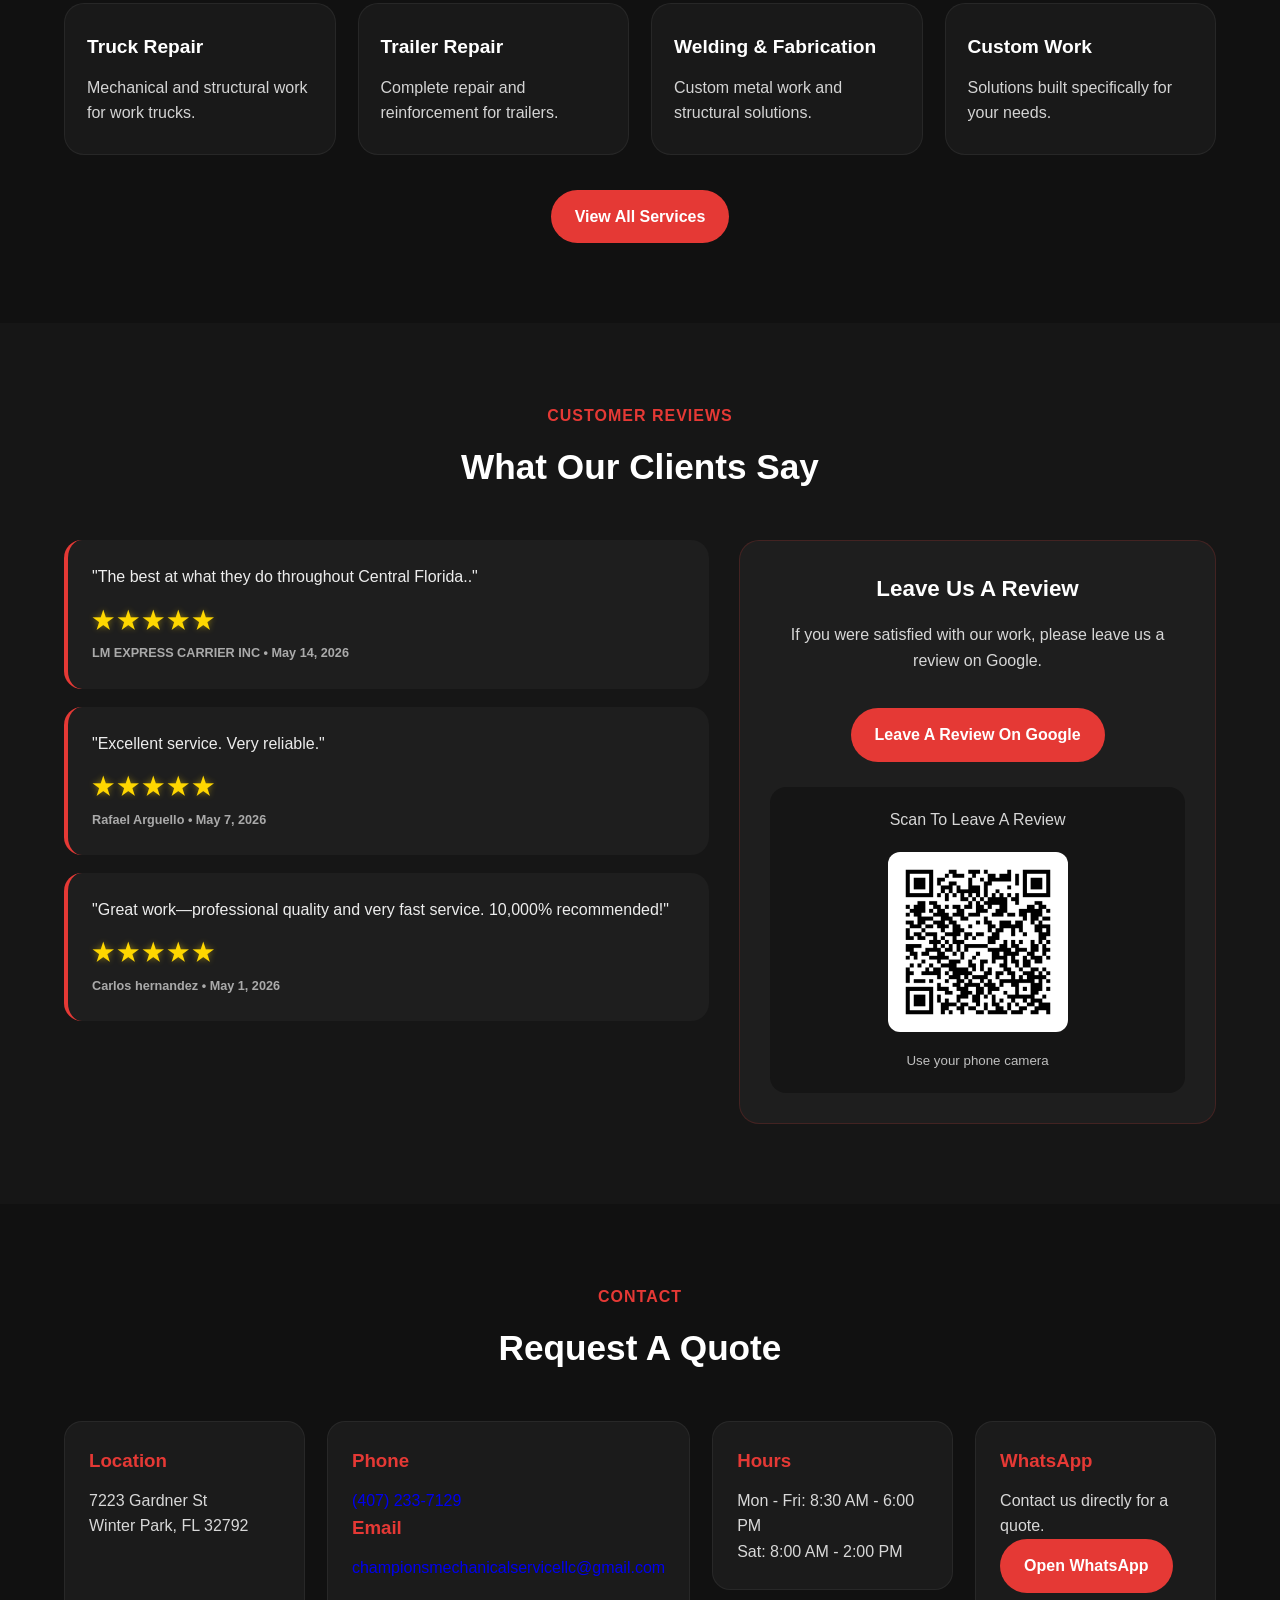
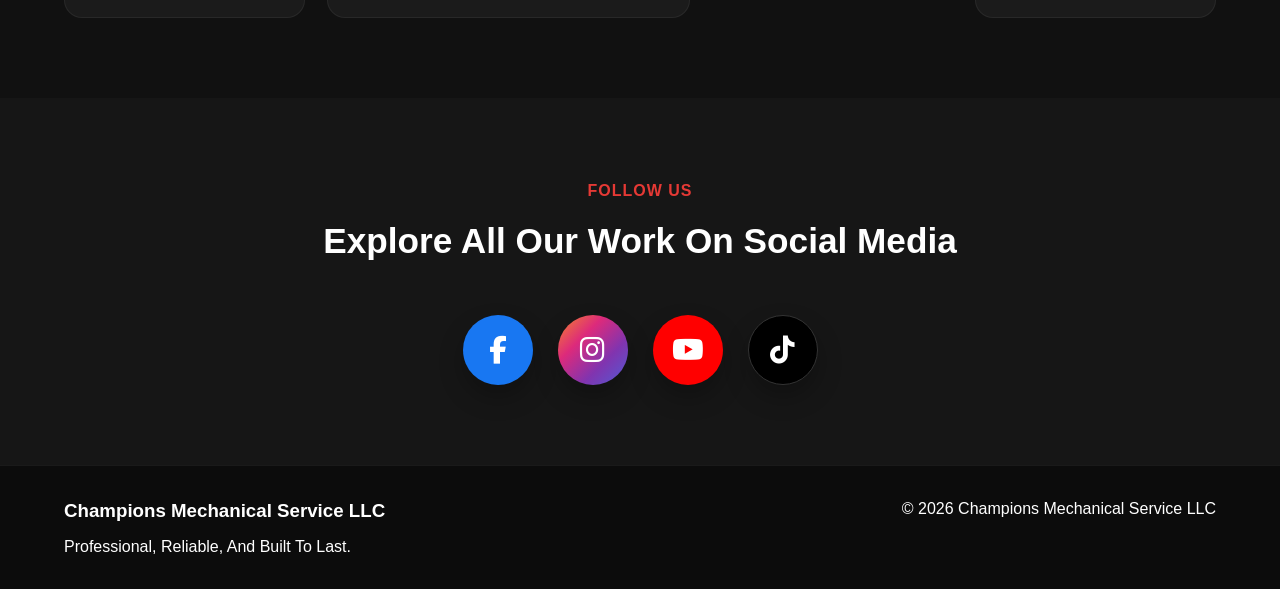
==== commit f76f670b: "Add files via upload" ====
--- a/index.html
+++ b/index.html
@@ -160,29 +160,28 @@
       <div>
 
         <div class="review-card">
-          <p>"Excellent work with great quality. Very grateful for their service."</p>
+          <p>"The best at what they do throughout Central Florida.."</p>
           <h4>
             <span class="stars">★★★★★</span><br>
-            <small style="color:#aaa;">Yuliany Lorenzo Gonzalez • April 27, 2026</small>
+            <small style="color:#aaa;">LM EXPRESS CARRIER INC • May 14, 2026</small>
           </h4>
         </div>
 
         <div class="review-card">
-          <p>"Great service. They worked on my wife's car and my truck, including brake service and oil changes. Excellent service, highly recommended."</p>
+          <p>"Excellent service. Very reliable."</p>
           <h4>
             <span class="stars">★★★★★</span><br>
-            <small style="color:#aaa;">Robert Rodriguez • April 27, 2026</small>
+            <small style="color:#aaa;">Rafael Arguello • May 7, 2026</small>
           </h4>
         </div>
 
         <div class="review-card">
-          <p>"I had my brake replacement and oil change done. Excellent service. I recommend them 10/10."</p>
+          <p>"Great work—professional quality and very fast service. 10,000% recommended!"</p>
           <h4>
             <span class="stars">★★★★★</span><br>
-            <small style="color:#aaa;">Yunaiqui Gonsalez • April 27, 2026</small>
+            <small style="color:#aaa;">Carlos hernandez • May 1, 2026</small>
           </h4>
         </div>
-
       </div>
 
       <div class="google-review-box">
--- a/style.css
+++ b/style.css
@@ -1049,3 +1049,15 @@
     grid-template-columns: 1fr;
   }
 }
+.google-review-box {
+  text-align: center;
+}
+
+.google-review-box p {
+  text-align: center;
+}
+
+.review-btn {
+  display: inline-block;
+  margin-top: 15px;
+}
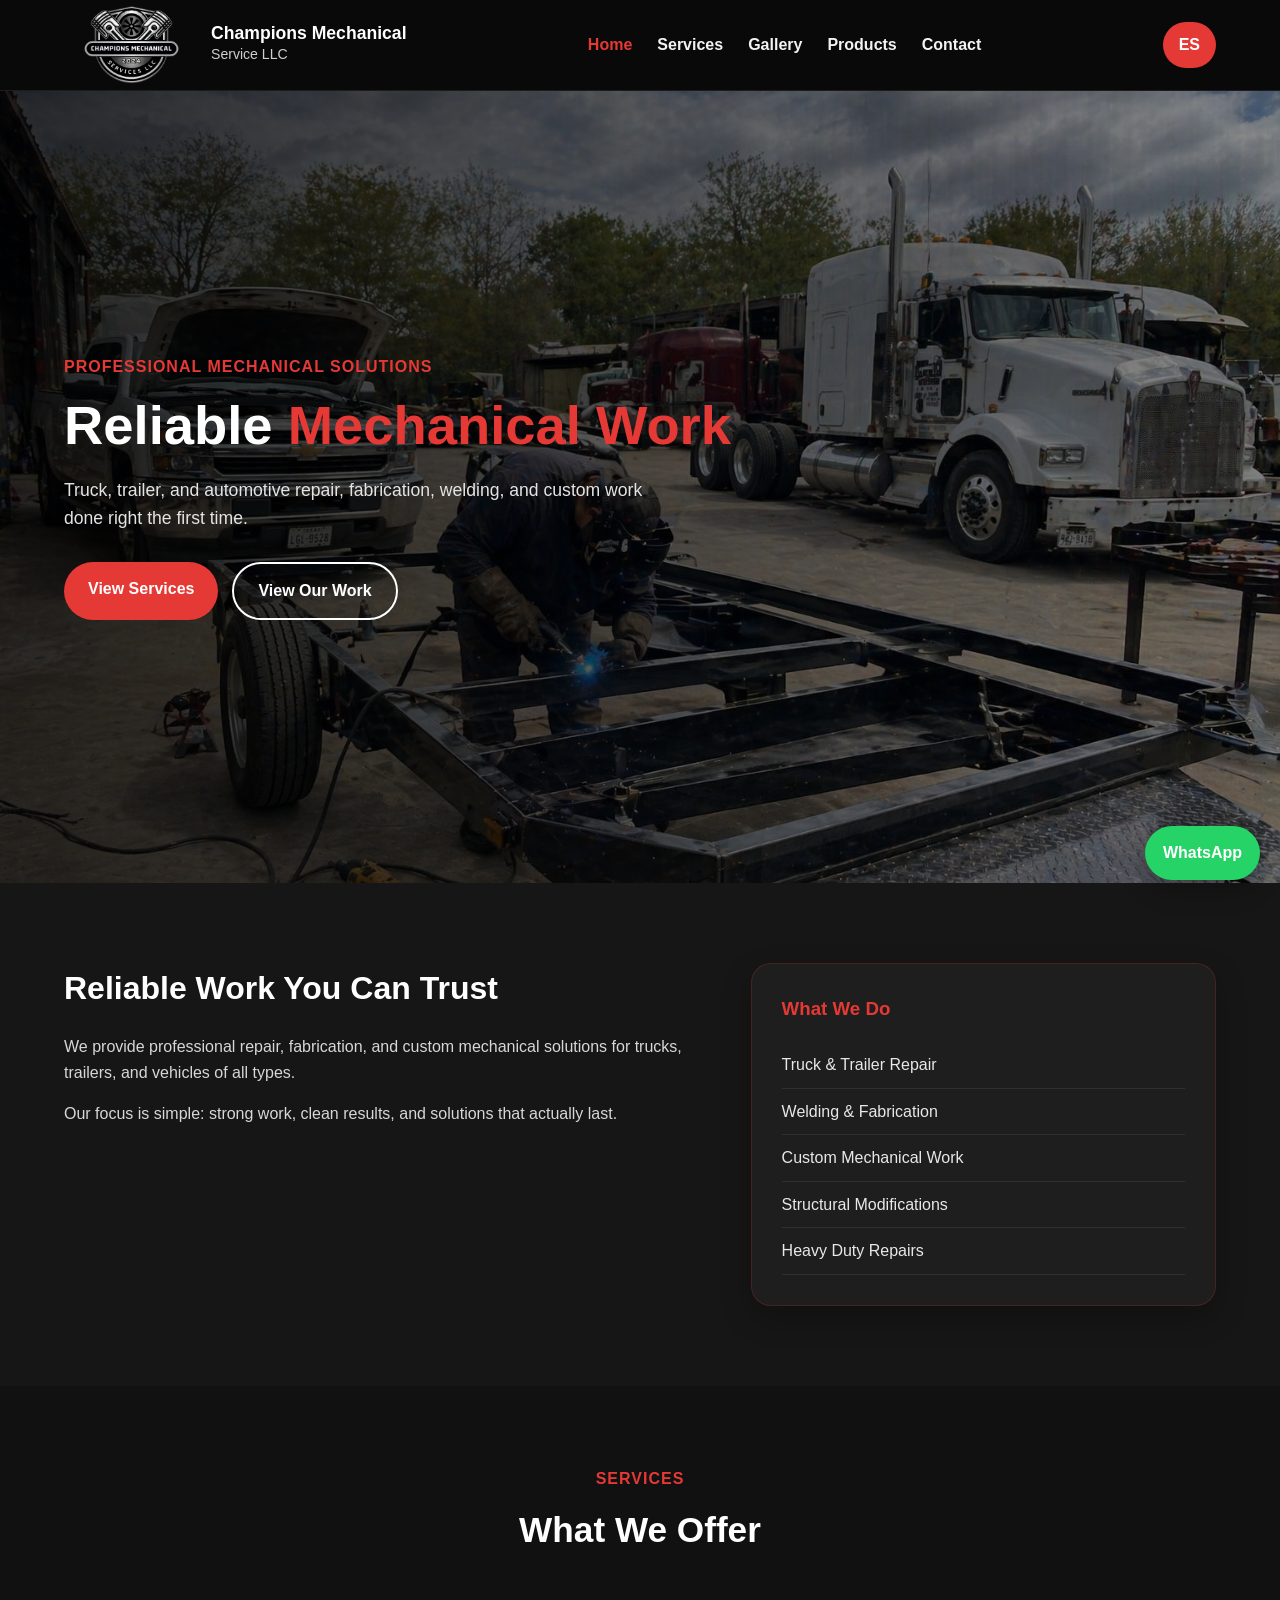
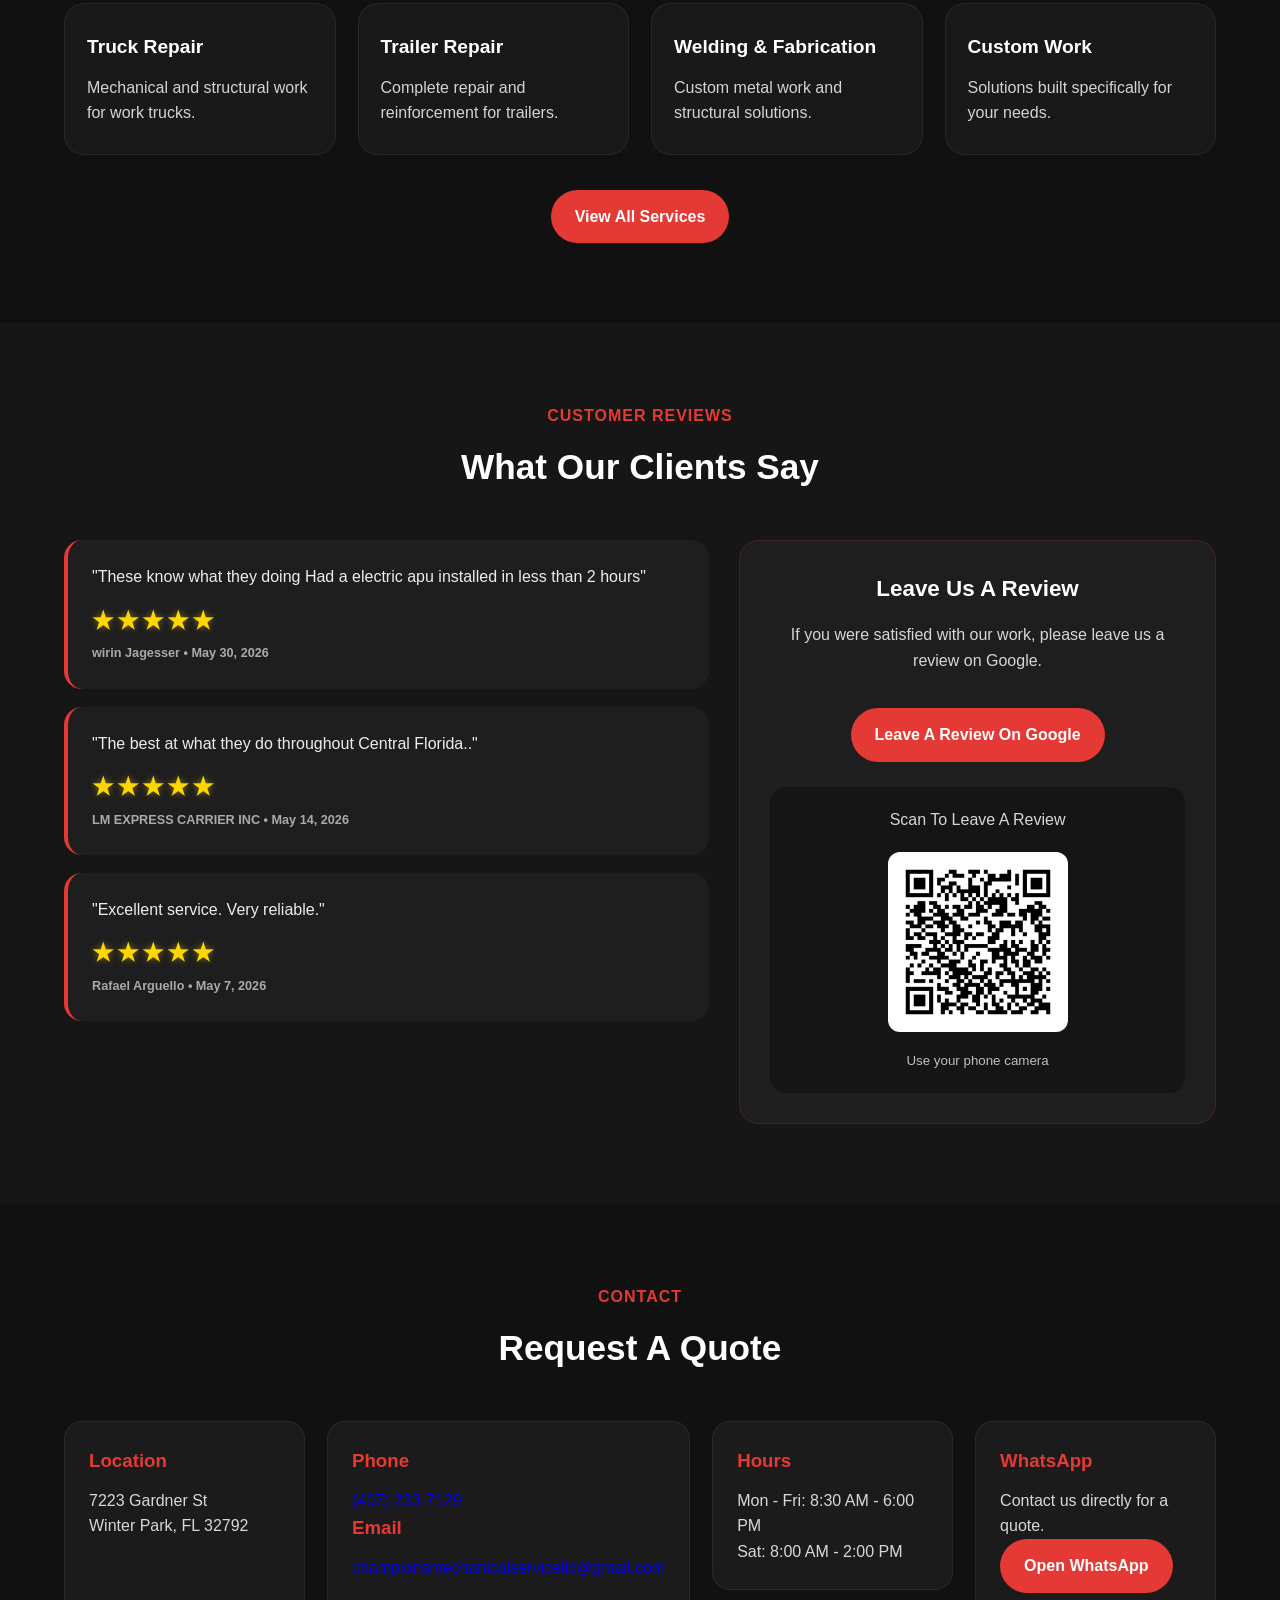
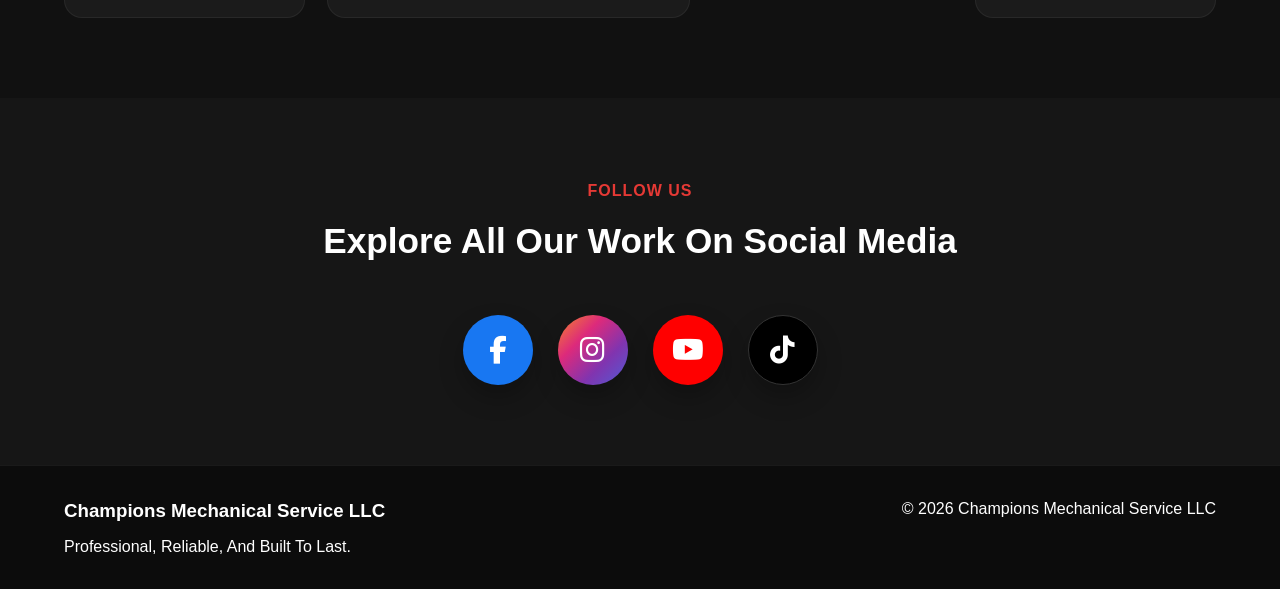
==== commit 8b50e84a: "Add files via upload" ====
--- a/index.html
+++ b/index.html
@@ -3,12 +3,16 @@
 <head>
   <meta charset="UTF-8">
   <meta name="viewport" content="width=device-width, initial-scale=1.0">
+  
   <title>Champions Mechanical Service LLC</title>
+  
+  <link rel="icon" type="image/png" href="images/favicon.png">  
+  <link rel="apple-touch-icon" href="images/favicon.png">
+
   <link rel="stylesheet" href="style.css">
   <link rel="stylesheet" href="https://cdnjs.cloudflare.com/ajax/libs/font-awesome/6.5.0/css/all.min.css">
-
+  
   <meta name="description" content="Truck and trailer repair, welding, fabrication, and custom mechanical services in Winter Park, Florida.">
-
 </head>
 <body>
 
@@ -160,6 +164,14 @@
       <div>
 
         <div class="review-card">
+          <p>"These know what they doing Had a electric apu installed in less than 2 hours"</p>
+          <h4>
+            <span class="stars">★★★★★</span><br>
+            <small style="color:#aaa;">wirin Jagesser • May 30, 2026</small>
+          </h4>
+        </div>
+
+        <div class="review-card">
           <p>"The best at what they do throughout Central Florida.."</p>
           <h4>
             <span class="stars">★★★★★</span><br>
@@ -174,14 +186,7 @@
             <small style="color:#aaa;">Rafael Arguello • May 7, 2026</small>
           </h4>
         </div>
-
-        <div class="review-card">
-          <p>"Great work—professional quality and very fast service. 10,000% recommended!"</p>
-          <h4>
-            <span class="stars">★★★★★</span><br>
-            <small style="color:#aaa;">Carlos hernandez • May 1, 2026</small>
-          </h4>
-        </div>
+        
       </div>
 
       <div class="google-review-box">
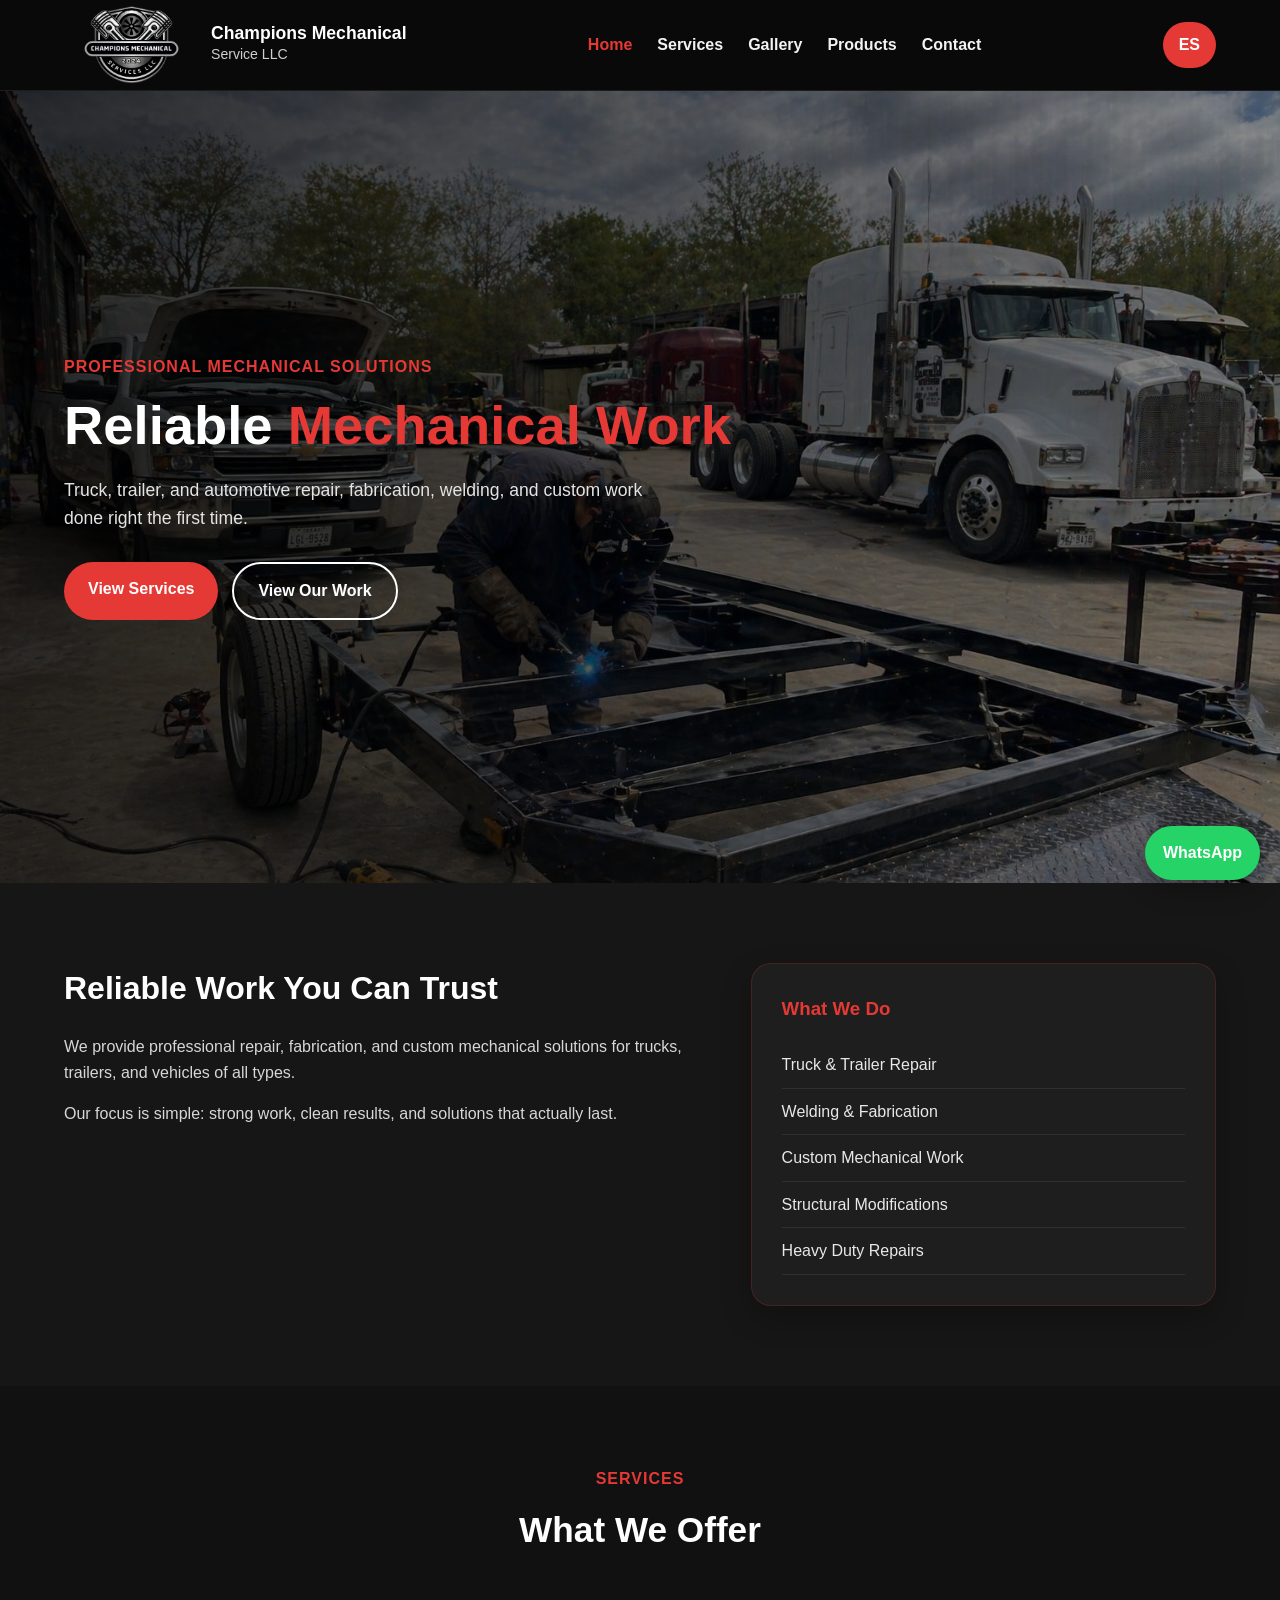
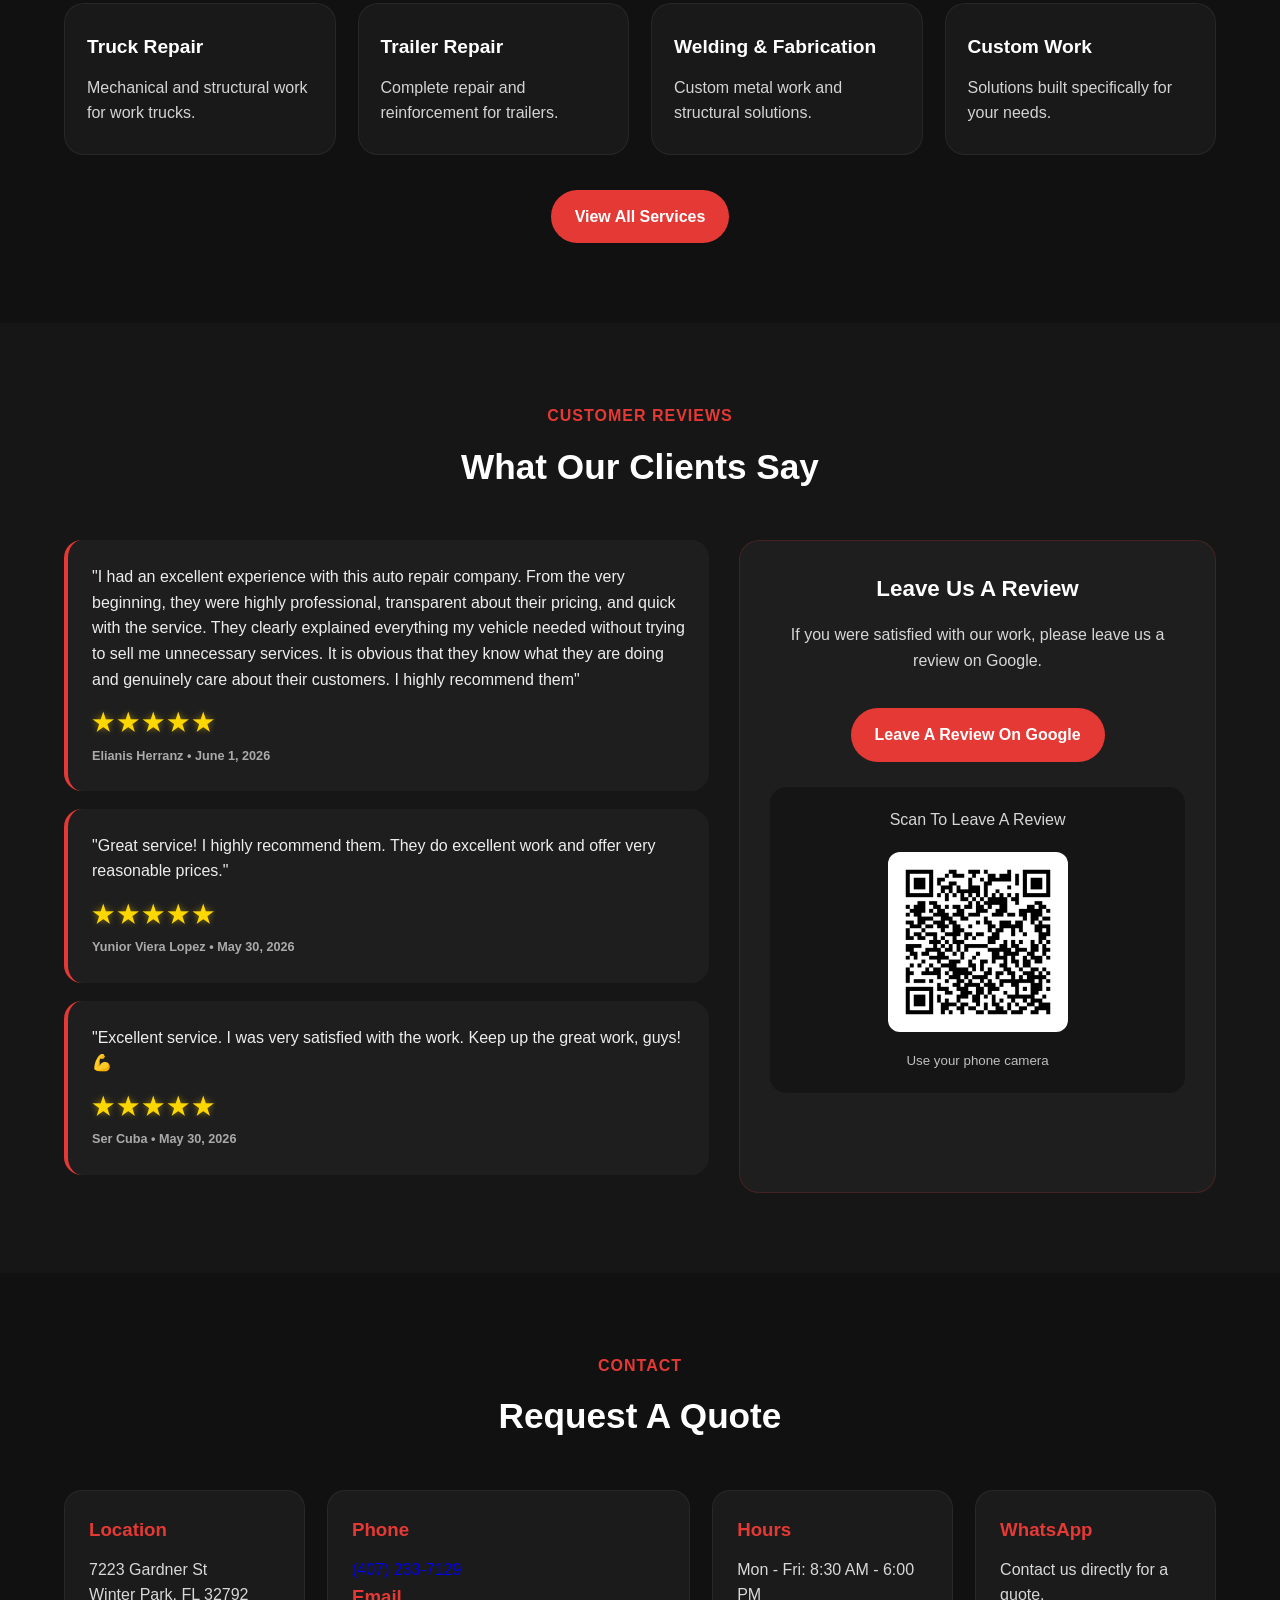
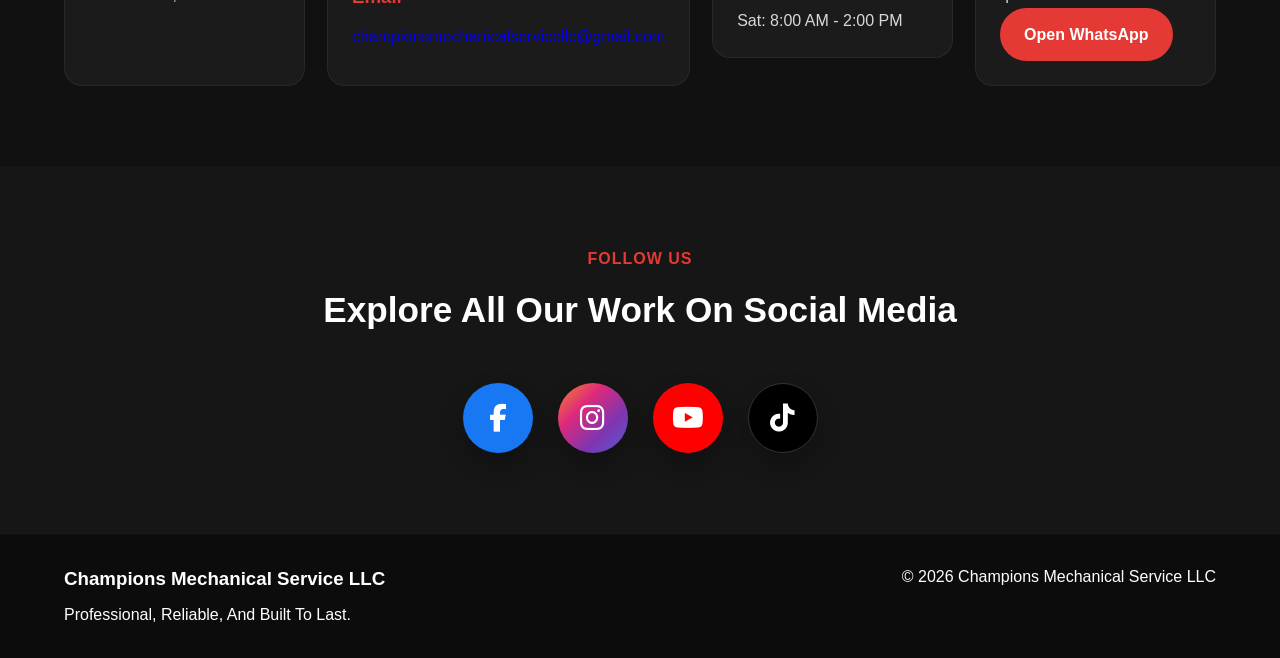
==== commit 9fe4d48a: "Add files via upload" ====
--- a/index.html
+++ b/index.html
@@ -164,26 +164,26 @@
       <div>
 
         <div class="review-card">
-          <p>"These know what they doing Had a electric apu installed in less than 2 hours"</p>
+          <p>"I had an excellent experience with this auto repair company. From the very beginning, they were highly professional, transparent about their pricing, and quick with the service. They clearly explained everything my vehicle needed without trying to sell me unnecessary services. It is obvious that they know what they are doing and genuinely care about their customers. I highly recommend them"</p>
           <h4>
             <span class="stars">★★★★★</span><br>
-            <small style="color:#aaa;">wirin Jagesser • May 30, 2026</small>
+            <small style="color:#aaa;">Elianis Herranz • June 1, 2026</small>
           </h4>
         </div>
 
         <div class="review-card">
-          <p>"The best at what they do throughout Central Florida.."</p>
+          <p>"Great service! I highly recommend them. They do excellent work and offer very reasonable prices."</p>
           <h4>
             <span class="stars">★★★★★</span><br>
-            <small style="color:#aaa;">LM EXPRESS CARRIER INC • May 14, 2026</small>
+            <small style="color:#aaa;">Yunior Viera Lopez • May 30, 2026</small>
           </h4>
         </div>
 
         <div class="review-card">
-          <p>"Excellent service. Very reliable."</p>
+          <p>"Excellent service. I was very satisfied with the work. Keep up the great work, guys! 💪</p>
           <h4>
             <span class="stars">★★★★★</span><br>
-            <small style="color:#aaa;">Rafael Arguello • May 7, 2026</small>
+            <small style="color:#aaa;">Ser Cuba • May 30, 2026</small>
           </h4>
         </div>
         
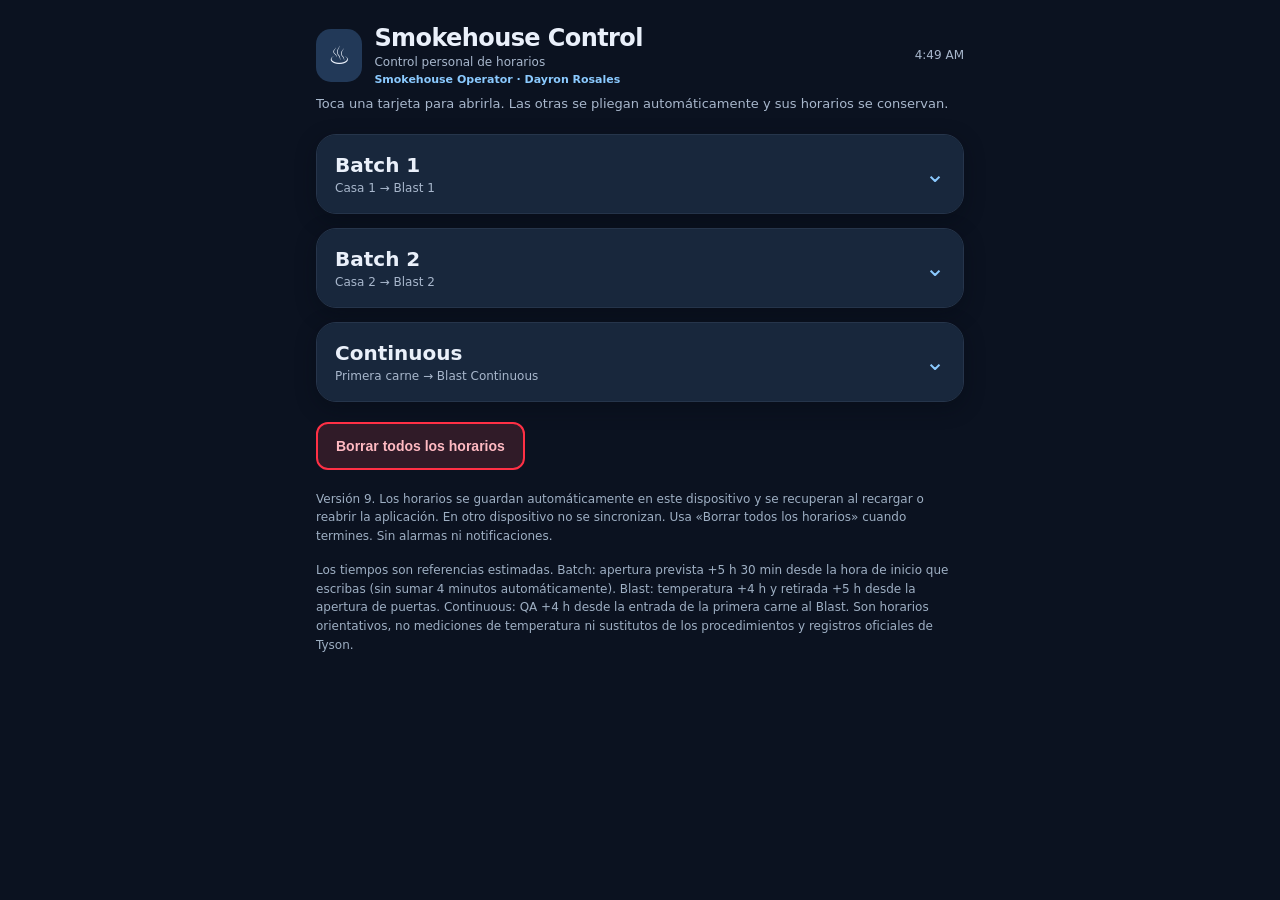
==== commit 428e98b1: "Add files via upload" ====
--- a/index.html
+++ b/index.html
@@ -1,313 +1,103 @@
-<!DOCTYPE html>
-<html lang="en">
-<head>
-  <meta charset="UTF-8">
-  <meta name="viewport" content="width=device-width, initial-scale=1.0">
-  
-  <title>Champions Mechanical Service LLC</title>
-  
-  <link rel="icon" type="image/png" href="images/favicon.png">  
-  <link rel="apple-touch-icon" href="images/favicon.png">
+<!doctype html><html lang="es"><head><meta charset="utf-8"><meta name="viewport" content="width=device-width,initial-scale=1,viewport-fit=cover"><meta name="theme-color" content="#0b1220"><meta name="description" content="Calculadora personal de horarios Batch y Continuous"><link rel="manifest" href="manifest.webmanifest"><link rel="icon" href="icon.svg" type="image/svg+xml"><title>Smokehouse Control</title><style>
+:root{color-scheme:dark;font-family:system-ui,-apple-system,Segoe UI,Roboto,sans-serif;background:#0b1220;color:#eaf0fa}*{box-sizing:border-box}body{margin:0}main{max-width:680px;margin:auto;padding:24px 16px 80px}header{display:flex;align-items:center;gap:12px;margin-bottom:8px}.logo{background:#223958;border-radius:15px;padding:12px;font-size:25px}h1{font-size:24px;letter-spacing:-.6px;margin:0}p{color:#a8b7cc;margin:6px 0 20px;font-size:13px;line-height:1.5}.card{border:1px solid #26354b;background:#131f30;border-radius:20px;padding:18px;margin:14px 0;box-shadow:0 6px 20px #050a1260}.card h2{margin:0 0 4px;font-size:20px}.card{padding:0;overflow:hidden}.card>summary{display:flex;align-items:center;gap:12px;padding:18px;cursor:pointer;list-style:none;user-select:none;touch-action:manipulation}.card>summary::-webkit-details-marker{display:none}.card>summary:focus-visible{outline:2px solid #70b6ff;outline-offset:-3px}.card>summary .heading{flex:1;min-width:0}.card>summary .sub{margin:0}.card>summary .chevron{font-size:24px;color:#8bcaff;transition:transform .2s ease}.card[open]>summary .chevron{transform:rotate(180deg)}.card .card-body{padding:0 18px 18px;border-top:1px solid #26354b}.card .inputs{margin-top:17px}.card:not([open])>summary{background:#18273c}.card[open]>summary{background:#1c3049}.operator{font-size:11px;color:#8bcaff;margin-top:4px;font-weight:600}.sub{font-size:12px;color:#a8b7cc;margin-bottom:16px}.inputs{display:grid;grid-template-columns:1.2fr 1fr;gap:10px;margin-bottom:17px}label{font-size:12px;color:#a8b7cc;display:block;margin-bottom:6px}input{font:inherit;color:#fff;background:#0b1423;border:1px solid #3a4d66;border-radius:11px;width:100%;padding:12px 8px;min-height:48px;color-scheme:dark}input:focus{outline:2px solid #70b6ff;outline-offset:1px}.task{border-top:1px solid #26354b;padding-top:15px;margin-top:15px}.taskhead{display:flex;align-items:center;justify-content:space-between;gap:8px}.taskname{font-size:13px;color:#b5c5da}.time{font-size:26px;font-weight:800;letter-spacing:-.7px;margin:5px 0 2px;font-variant-numeric:tabular-nums}.detail{font-size:12px;color:#a7b6c9;min-height:18px}.track{height:10px;background:#33435a;border-radius:20px;overflow:hidden;margin:11px 0 7px}.fill{height:100%;background:#39ff14;border-radius:20px;transition:width .7s linear,background-color .7s linear;width:0;box-shadow:0 0 9px currentColor}.fill.done{background:#ff172c;box-shadow:0 0 10px #ff172c}.track.done{background:#ff172c33;outline:1px solid #ff172c}.track.done .fill{min-width:7px}.remaining{font-size:12px;font-weight:650;color:#c6d8ec}.status{font-size:11px;background:#27374e;border-radius:20px;padding:5px 8px;white-space:nowrap}.status.ready{background:#164b3c;color:#a1f4d0}.status.soon{background:#614019;color:#ffdca1}.actions{display:flex;gap:9px;margin:20px 0}button{border:1px solid #43546c;border-radius:12px;background:#1c3049;color:white;padding:13px 18px;font-weight:700;font-size:14px;cursor:pointer;min-height:48px}button:active{transform:scale(.98)}#clear{border:2px solid #ff3045;background:#301b28;color:#ffbac2}#clear:focus-visible{outline:2px solid #ff6575;outline-offset:3px}.note{font-size:12px;color:#9eafc3;line-height:1.55}.foot{margin-top:16px}#clock{font-size:12px;color:#a8b7cc;margin-left:auto;font-variant-numeric:tabular-nums}@media(max-width:370px){.time{font-size:23px}main{padding:18px 12px 60px}.card .card-body{padding:0 12px 16px}.card>summary{padding:14px}}
+.clear-blast{display:block;margin:0 0 14px auto;padding:9px 12px;min-height:38px;font-size:12px;background:#26354b;border-color:#52708e}.section-label{font-size:14px;font-weight:800;color:#8bcaff;margin:18px 0 10px}
+.hint{font-size:12px;color:#a8b7cc;line-height:1.5;margin:0 0 10px}
+.inputs+.section-label{border-top:1px solid #26354b;padding-top:15px}
+.check{display:flex;gap:8px;align-items:center;font-size:13px;color:#eaf0fa;margin:12px 0}
+.check input{width:18px;height:18px;min-height:18px;accent-color:#39ff14}
+.color-note{border-left:3px solid #ffd166;background:#3d321d;padding:10px 12px;border-radius:6px;font-weight:700;margin:10px 0}
 
-  <link rel="stylesheet" href="style.css">
-  <link rel="stylesheet" href="https://cdnjs.cloudflare.com/ajax/libs/font-awesome/6.5.0/css/all.min.css">
-  
-  <meta name="description" content="Truck and trailer repair, welding, fabrication, and custom mechanical services in Winter Park, Florida.">
-</head>
-<body>
+</style></head><body><main><header><div class="logo">♨️</div><div><h1>Smokehouse Control</h1><div class="sub" style="margin:3px 0 0">Control personal de horarios</div><div class="operator">Smokehouse Operator · Dayron Rosales</div></div><div id="clock"></div></header><p>Toca una tarjeta para abrirla. Las otras se pliegan automáticamente y sus horarios se conservan.</p><div id="cards"></div><div class="actions"><button id="clear">Borrar todos los horarios</button></div><div class="note">Versión 9. Los horarios se guardan automáticamente en este dispositivo y se recuperan al recargar o reabrir la aplicación. En otro dispositivo no se sincronizan. Usa «Borrar todos los horarios» cuando termines. Sin alarmas ni notificaciones.</div><div class="note foot">Los tiempos son referencias estimadas. Batch: apertura prevista +5 h 30 min desde la hora de inicio que escribas (sin sumar 4 minutos automáticamente). Blast: temperatura +4 h y retirada +5 h desde la apertura de puertas. Continuous: QA +4 h desde la entrada de la primera carne al Blast. Son horarios orientativos, no mediciones de temperatura ni sustitutos de los procedimientos y registros oficiales de Tyson.</div></main><script>
+'use strict';
 
-  <!-- WHATSAPP -->
-  <a href="https://wa.me/14072337129" class="whatsapp-float" target="_blank">
-    WhatsApp
-  </a>
-
-  <!-- HEADER -->
-  <header class="header">
-  <div class="container nav-container">
-
-    <a href="index.html" class="logo">
-      <img src="images/logo.png" alt="Champions Mechanical Service LLC Logo">
-      <div class="logo-text">
-        <h2>Champions Mechanical</h2>
-        <p>Service LLC</p>
-      </div>
-    </a>
-
-    <button class="menu-toggle" id="menuToggle" aria-label="Open Menu">
-      <span></span>
-      <span></span>
-      <span></span>
-    </button>
-
-    <nav class="nav" id="mainNav">
-      <a href="index.html" class="active">Home</a>
-      <a href="services.html">Services</a>
-      <a href="gallery.html">Gallery</a>
-      <a href="products.html">Products</a>
-      <a href="index.html#contacto">Contact</a>
-    </nav>
-
-    <div class="header-actions">
-      <a href="index-es.html" class="lang-btn">ES</a>
-    </div>
-
-  </div>
-</header>
-
-  <!-- HERO -->
-  <section class="hero">
-    <div class="hero-overlay"></div>
-
-    <div class="container hero-content">
-      <div class="hero-text">
-
-        <p class="tagline">Professional Mechanical Solutions</p>
-
-        <h1>
-          Reliable <span>Mechanical Work</span>
-        </h1>
-
-        <p class="hero-description">
-          Truck, trailer, and automotive repair, fabrication, welding, and custom work done right the first time.
-        </p>
-
-        <div class="hero-buttons">
-          <a href="services.html" class="btn btn-primary">View Services</a>
-          <a href="gallery.html" class="btn btn-secondary">View Our Work</a>
-        </div>
-
-      </div>
-    </div>
-  </section>
-
-  <!-- ABOUT -->
-  <section class="about section">
-    <div class="container about-grid">
-
-      <div class="about-text">
-        <h2>Reliable Work You Can Trust</h2>
-
-        <p>
-          We provide professional repair, fabrication, and custom mechanical solutions for trucks, trailers, and vehicles of all types.
-        </p>
-
-        <p>
-          Our focus is simple: strong work, clean results, and solutions that actually last.
-        </p>
-      </div>
-
-      <div class="about-card">
-        <h3>What We Do</h3>
-        <ul>
-          <li>Truck & Trailer Repair</li>
-          <li>Welding & Fabrication</li>
-          <li>Custom Mechanical Work</li>
-          <li>Structural Modifications</li>
-          <li>Heavy Duty Repairs</li>
-        </ul>
-      </div>
-
-    </div>
-  </section>
-
-  <!-- SERVICES -->
-  <section class="services-preview section">
-    <div class="container">
-
-      <div class="section-title">
-        <p>Services</p>
-        <h2>What We Offer</h2>
-      </div>
-
-      <div class="services-grid">
-
-        <div class="service-card">
-          <h3>Truck Repair</h3>
-          <p>Mechanical and structural work for work trucks.</p>
-        </div>
-
-        <div class="service-card">
-          <h3>Trailer Repair</h3>
-          <p>Complete repair and reinforcement for trailers.</p>
-        </div>
-
-        <div class="service-card">
-          <h3>Welding & Fabrication</h3>
-          <p>Custom metal work and structural solutions.</p>
-        </div>
-
-        <div class="service-card">
-          <h3>Custom Work</h3>
-          <p>Solutions built specifically for your needs.</p>
-        </div>
-
-      </div>
-
-      <div class="center-button">
-        <a href="services.html" class="btn btn-primary">View All Services</a>
-      </div>
-
-    </div>
-  </section>
-
-<!-- REVIEWS -->
-<section class="reviews section">
-  <div class="container">
-
-    <div class="section-title">
-      <p>Customer Reviews</p>
-      <h2>What Our Clients Say</h2>
-    </div>
-
-    <div class="reviews-grid">
-
-      <div>
-
-        <div class="review-card">
-          <p>"I had an excellent experience with this auto repair company. From the very beginning, they were highly professional, transparent about their pricing, and quick with the service. They clearly explained everything my vehicle needed without trying to sell me unnecessary services. It is obvious that they know what they are doing and genuinely care about their customers. I highly recommend them"</p>
-          <h4>
-            <span class="stars">★★★★★</span><br>
-            <small style="color:#aaa;">Elianis Herranz • June 1, 2026</small>
-          </h4>
-        </div>
-
-        <div class="review-card">
-          <p>"Great service! I highly recommend them. They do excellent work and offer very reasonable prices."</p>
-          <h4>
-            <span class="stars">★★★★★</span><br>
-            <small style="color:#aaa;">Yunior Viera Lopez • May 30, 2026</small>
-          </h4>
-        </div>
-
-        <div class="review-card">
-          <p>"Excellent service. I was very satisfied with the work. Keep up the great work, guys! 💪</p>
-          <h4>
-            <span class="stars">★★★★★</span><br>
-            <small style="color:#aaa;">Ser Cuba • May 30, 2026</small>
-          </h4>
-        </div>
-        
-      </div>
-
-      <div class="google-review-box">
-
-        <h3>Leave Us A Review</h3>
-
-        <p>
-          If you were satisfied with our work, please leave us a review on Google.
-        </p>
-
-        <a href="https://g.page/r/CeGw3ztIZo6YEAE/review" target="_blank" class="btn btn-primary review-btn">
-          Leave A Review On Google
-        </a>
-
-        <div class="qr-box">
-          <p>Scan To Leave A Review</p>
-
-          <img src="images/qr-reviews.png">
-
-          <small>Use your phone camera</small>
-        </div>
-
-      </div>
-
-    </div>
-  </div>
-</section>
-
-  <!-- CONTACT -->
-  <section class="contact section" id="contacto">
-    <div class="container">
-
-      <div class="section-title">
-        <p>Contact</p>
-        <h2>Request A Quote</h2>
-      </div>
-
-      <div class="contact-grid">
-
-        <div class="contact-card">
-          <h3>Location</h3>
-          <p>7223 Gardner St</p>
-          <p>Winter Park, FL 32792</p>
-        </div>
-
-        <div class="contact-card">
-          <h3>Phone</h3>
-          <p><a href="tel:+14072337129">(407) 233-7129</a></p>
-          <h3>Email</h3>
-          <p><a href="mailto:championsmechanicalservicellc@gmail.com">championsmechanicalservicellc@gmail.com</p>
-        </div>
-
-        <div class="contact-card">
-          <h3>Hours</h3>
-          <p>Mon - Fri: 8:30 AM - 6:00 PM</p>
-          <p>Sat: 8:00 AM - 2:00 PM</p>
-        </div>
-
-        <div class="contact-card">
-          <h3>WhatsApp</h3>
-          <p>Contact us directly for a quote.</p>
-          <a href="https://wa.me/14072337129" class="btn btn-primary" target="_blank">
-            Open WhatsApp
-          </a>
-        </div>
-
-      </div>
-
-    </div>
-  </section>
-
-
-  <!-- SOCIAL MEDIA -->
-  <section class="social-section section">
-    <div class="container">
-
-      <div class="section-title">
-        <p>Follow Us</p>
-        <h2>Explore All Our Work On Social Media</h2>
-      </div>
-
-      <div class="social-icons">
-
-        <a href="https://facebook.com/share/1AvT3k1ib8/?mibextid=wwXIfr" target="_blank" class="social-icon fb" aria-label="Facebook">
-          <i class="fab fa-facebook-f"></i>
-        </a>
-
-        <a href="https://www.instagram.com/championsmechanical?igsh=djd2N3V2bzA4ZDJp" target="_blank" class="social-icon ig" aria-label="Instagram">
-          <i class="fab fa-instagram"></i>
-        </a>
-
-        <a href="https://www.youtube.com/@ChampionsMechanicService" target="_blank" class="social-icon yt" aria-label="YouTube">
-          <i class="fab fa-youtube"></i>
-        </a>
-
-        <a href="https://www.tiktok.com/@acostaruben3?is_from_webapp=1&sender_device=pc" target="_blank" class="social-icon tt" aria-label="TikTok">
-          <i class="fab fa-tiktok"></i>
-        </a>
-
-      </div>
-
-    </div>
-  </section>
-
-  <!-- FOOTER -->
-  <footer class="footer">
-    <div class="container footer-content">
-
-      <div>
-        <h3>Champions Mechanical Service LLC</h3>
-        <p>Professional, Reliable, And Built To Last.</p>
-      </div>
-
-      <div>
-        <p>© 2026 Champions Mechanical Service LLC</p>
-      </div>
-
-    </div>
-  </footer>
-
-  <script src="script.js"></script>
-
-</body>
-</html>+const defs=[
+{id:'batch1',title:'Batch 1',sub:'Casa 1 → Blast 1'},
+{id:'batch2',title:'Batch 2',sub:'Casa 2 → Blast 2'},
+{id:'continuous',title:'Continuous',sub:'Primera carne → Blast Continuous'}
+];
+const key='smokehouse-control-v7';
+const oldKey='smokehouse-control-tab-v2';
+let saved={};
+try{saved=JSON.parse(localStorage.getItem(key)||'{}')||{}}catch(e){}
+if(!Object.keys(saved).length){try{const legacy=JSON.parse(sessionStorage.getItem(oldKey)||'{}')||{};for(const id of ['batch1','batch2','continuous'])if(legacy[id])saved[id]={ovenDate:legacy[id].date||'',ovenTime:legacy[id].time||''}}catch(e){}}
+const state={};
+const cards=document.getElementById('cards');
+const pad=n=>String(n).padStart(2,'0');
+const fmt=d=>d.toLocaleTimeString('en-US',{hour:'numeric',minute:'2-digit',hour12:true});
+const datefmt=d=>d.toLocaleDateString('es-US',{day:'numeric',month:'short'});
+const save=()=>{try{localStorage.setItem(key,JSON.stringify(state))}catch(e){}};
+const inputPair=(id,prefix,label)=>`<div class="inputs"><div><label for="${id}-${prefix}-date">Fecha</label><input type="date" id="${id}-${prefix}-date"></div><div><label for="${id}-${prefix}-time">${label}</label><input type="time" step="60" id="${id}-${prefix}-time"></div></div>`;
+const task=(id,i,name)=>`<div class="task"><div class="taskhead"><span class="taskname">${name}</span><span class="status" id="${id}-status-${i}">Pendiente</span></div><div class="time" id="${id}-target-${i}">--:--</div><div class="detail" id="${id}-date-${i}">Introduce fecha y hora</div><div class="track" role="progressbar" aria-label="Tiempo restante para ${name}"><div class="fill" id="${id}-bar-${i}"></div></div><div class="remaining" id="${id}-left-${i}">Sin calcular</div></div>`;
+for(const def of defs){
+ const id=def.id,batch=id!=='continuous';
+ const sec=document.createElement('details');sec.className='card';
+ sec.innerHTML=`<summary><div class="heading"><h2>${def.title}</h2><div class="sub">${def.sub}</div></div><span class="chevron" aria-hidden="true">⌄</span></summary><div class="card-body">${
+ batch?`<div class="section-label">Horno · Tanda actual</div>${inputPair(id,'oven','Inicio del horno')}${task(id,0,'Abrir puertas (previsto)')}
+ <div class="section-label">Blast · Carne anterior o actual</div><p class="hint">Escribe la apertura de puertas de la carne que está en el Blast. Este horario es independiente del horno: puedes iniciar otra tanda sin perderlo.</p>${inputPair(id,'blast','Apertura de puertas')}<button type="button" class="clear-blast" id="${id}-clear-blast" hidden>Limpiar Blast</button>${task(id,1,'Temperatura en Blast')}${task(id,2,'Sacar carne del Blast')}
+ <label class="check"><input type="checkbox" id="${id}-first"> Primera carne de la tanda</label><div id="${id}-color" class="color-note" hidden>Verificar color de la carne</div>`
+ :`${inputPair(id,'oven','Entrada al Blast')}${task(id,0,'Ir con QA · Temperatura')}`
+ }</div>`;
+ cards.appendChild(sec);
+ sec.addEventListener('toggle',()=>{if(sec.open)for(const other of cards.querySelectorAll('details.card'))if(other!==sec)other.open=false});
+ const prev=saved[id]||{};
+ state[id]={ovenDate:prev.ovenDate??prev.date??'',ovenTime:prev.ovenTime??prev.time??'',blastDate:prev.blastDate||'',blastTime:prev.blastTime||'',first:!!prev.first};
+ for(const field of ['ovenDate','ovenTime',...(batch?['blastDate','blastTime']:[])]){
+   const prefix=field.startsWith('oven')?'oven':'blast',type=field.endsWith('Date')?'date':'time';
+   const el=document.getElementById(`${id}-${prefix}-${type}`);
+   el.value=state[id][field];
+   el.addEventListener('input',()=>{state[id][field]=el.value;save();render()});
+ }
+ if(batch){
+   document.getElementById(id+'-clear-blast').addEventListener('click',()=>{
+     state[id].blastDate='';state[id].blastTime='';
+     document.getElementById(id+'-blast-date').value='';
+     document.getElementById(id+'-blast-time').value='';
+     save();render();
+   });
+   const cb=document.getElementById(id+'-first');
+   cb.checked=state[id].first;
+   cb.addEventListener('change',()=>{state[id].first=cb.checked;save();render()});
+ }
+}
+function parse(date,time){
+ if(!date||!/^([01]\d|2[0-3]):[0-5]\d$/.test(time))return null;
+ const [y,m,d]=date.split('-').map(Number),[h,min]=time.split(':').map(Number);
+ const v=new Date(y,m-1,d,h,min);
+ return v.getFullYear()===y&&v.getMonth()===m-1&&v.getDate()===d&&v.getHours()===h&&v.getMinutes()===min?v:null;
+}
+function draw(id,i,start,offset,now){
+ const target=document.getElementById(`${id}-target-${i}`),dt=document.getElementById(`${id}-date-${i}`),bar=document.getElementById(`${id}-bar-${i}`),left=document.getElementById(`${id}-left-${i}`),status=document.getElementById(`${id}-status-${i}`);
+ if(!start){target.textContent='--:--';dt.textContent='Introduce fecha y hora';bar.style.width='0%';bar.className='fill';bar.parentElement.classList.remove('done');left.textContent='Sin calcular';status.textContent='Pendiente';status.className='status';return}
+ const end=new Date(start.getTime()+offset*60000),diff=end-now,remaining=Math.max(0,Math.ceil(diff/60000));
+ target.textContent=fmt(end);dt.textContent=datefmt(end)+(end.toDateString()!==start.toDateString()?' · otro día':'');
+ const pct=Math.max(0,Math.min(100,100*diff/(offset*60000)));
+ bar.style.width=pct+'%';bar.parentElement.classList.toggle('done',diff<=0);
+ if(diff<=0){bar.style.backgroundColor='#ff172c';bar.className='fill done';left.textContent='Hora alcanzada';status.textContent='Hora cumplida';status.className='status ready'}
+ else{const hours=Math.floor(remaining/60),mins=remaining%60;left.textContent=`Faltan ${hours} h ${pad(mins)} min`;const used=1-pct/100;const hue=used<0.5?110-used*2*65:45-(used-0.5)*2*45;bar.style.backgroundColor=`hsl(${Math.max(0,hue)} 100% 52%)`;bar.className='fill';status.textContent=now<start?'Programado':remaining<=30?'Próximo':'En curso';status.className='status'+(remaining<=30?' soon':'')}
+}
+function render(){
+ const now=new Date();document.getElementById('clock').textContent=fmt(now);
+ for(const def of defs){
+ const id=def.id,s=state[id],oven=parse(s.ovenDate,s.ovenTime);
+ if(id==='continuous'){draw(id,0,oven,240,now);continue}
+ const blast=parse(s.blastDate,s.blastTime);
+ document.getElementById(id+'-clear-blast').hidden=!(s.blastDate||s.blastTime);
+ draw(id,0,oven,330,now);
+ // If no Blast opening is entered, use the oven's predicted opening.
+ // Once a Blast opening is entered, it stays independent of later oven changes.
+ const base=blast|| (oven?new Date(oven.getTime()+330*60000):null);
+ draw(id,1,base,240,now);draw(id,2,base,300,now);
+ document.getElementById(id+'-color').hidden=!s.first;
+ }
+}
+document.getElementById('clear').addEventListener('click',()=>{
+ if(!confirm('¿Borrar todos los horarios de este dispositivo?'))return;
+ for(const def of defs){const s=state[def.id];for(const f of ['ovenDate','ovenTime','blastDate','blastTime'])s[f]='';s.first=false;
+ for(const prefix of ['oven',...(def.id==='continuous'?[]:['blast'])])for(const type of ['date','time'])document.getElementById(`${def.id}-${prefix}-${type}`).value='';
+ if(def.id!=='continuous')document.getElementById(def.id+'-first').checked=false;
+ }
+ save();render();
+});
+render();setInterval(render,1000);
+if('serviceWorker' in navigator&&location.protocol==='https:')navigator.serviceWorker.register('./sw.js').catch(()=>{});
+</script></body></html>
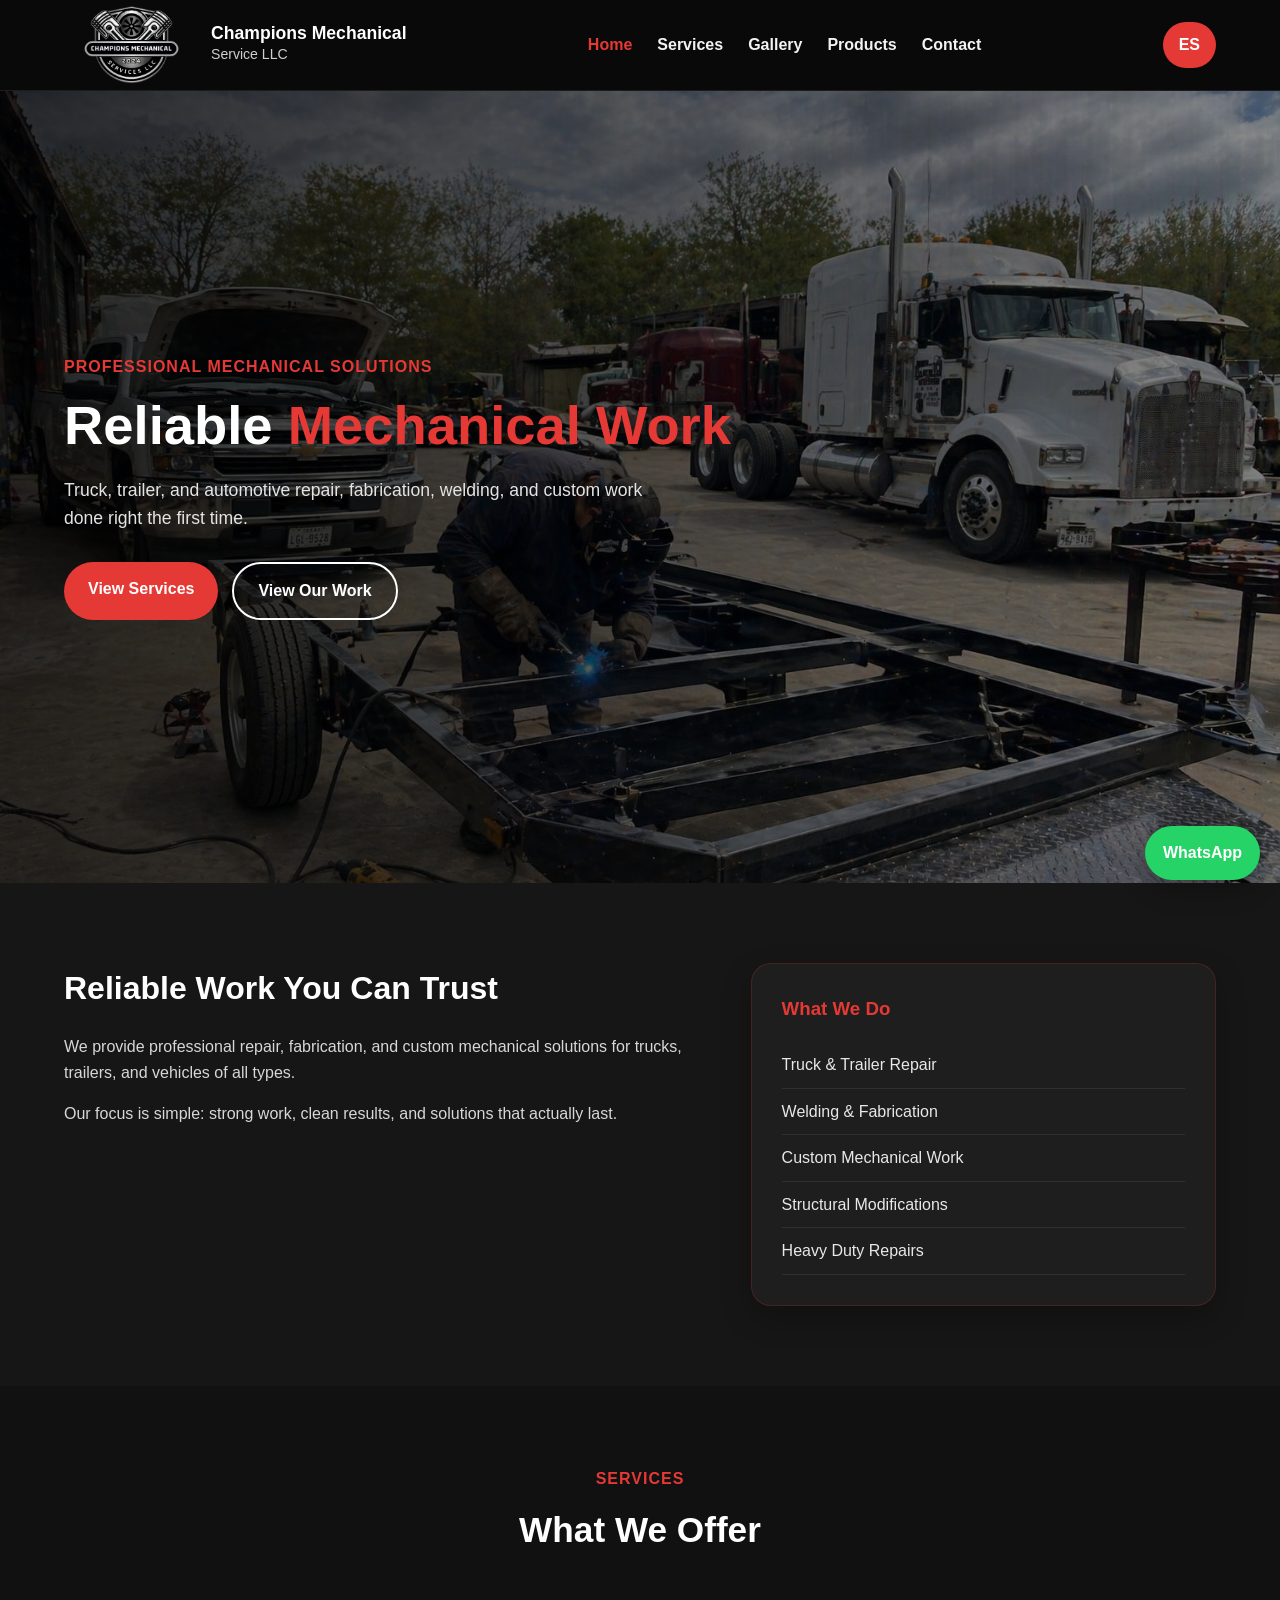
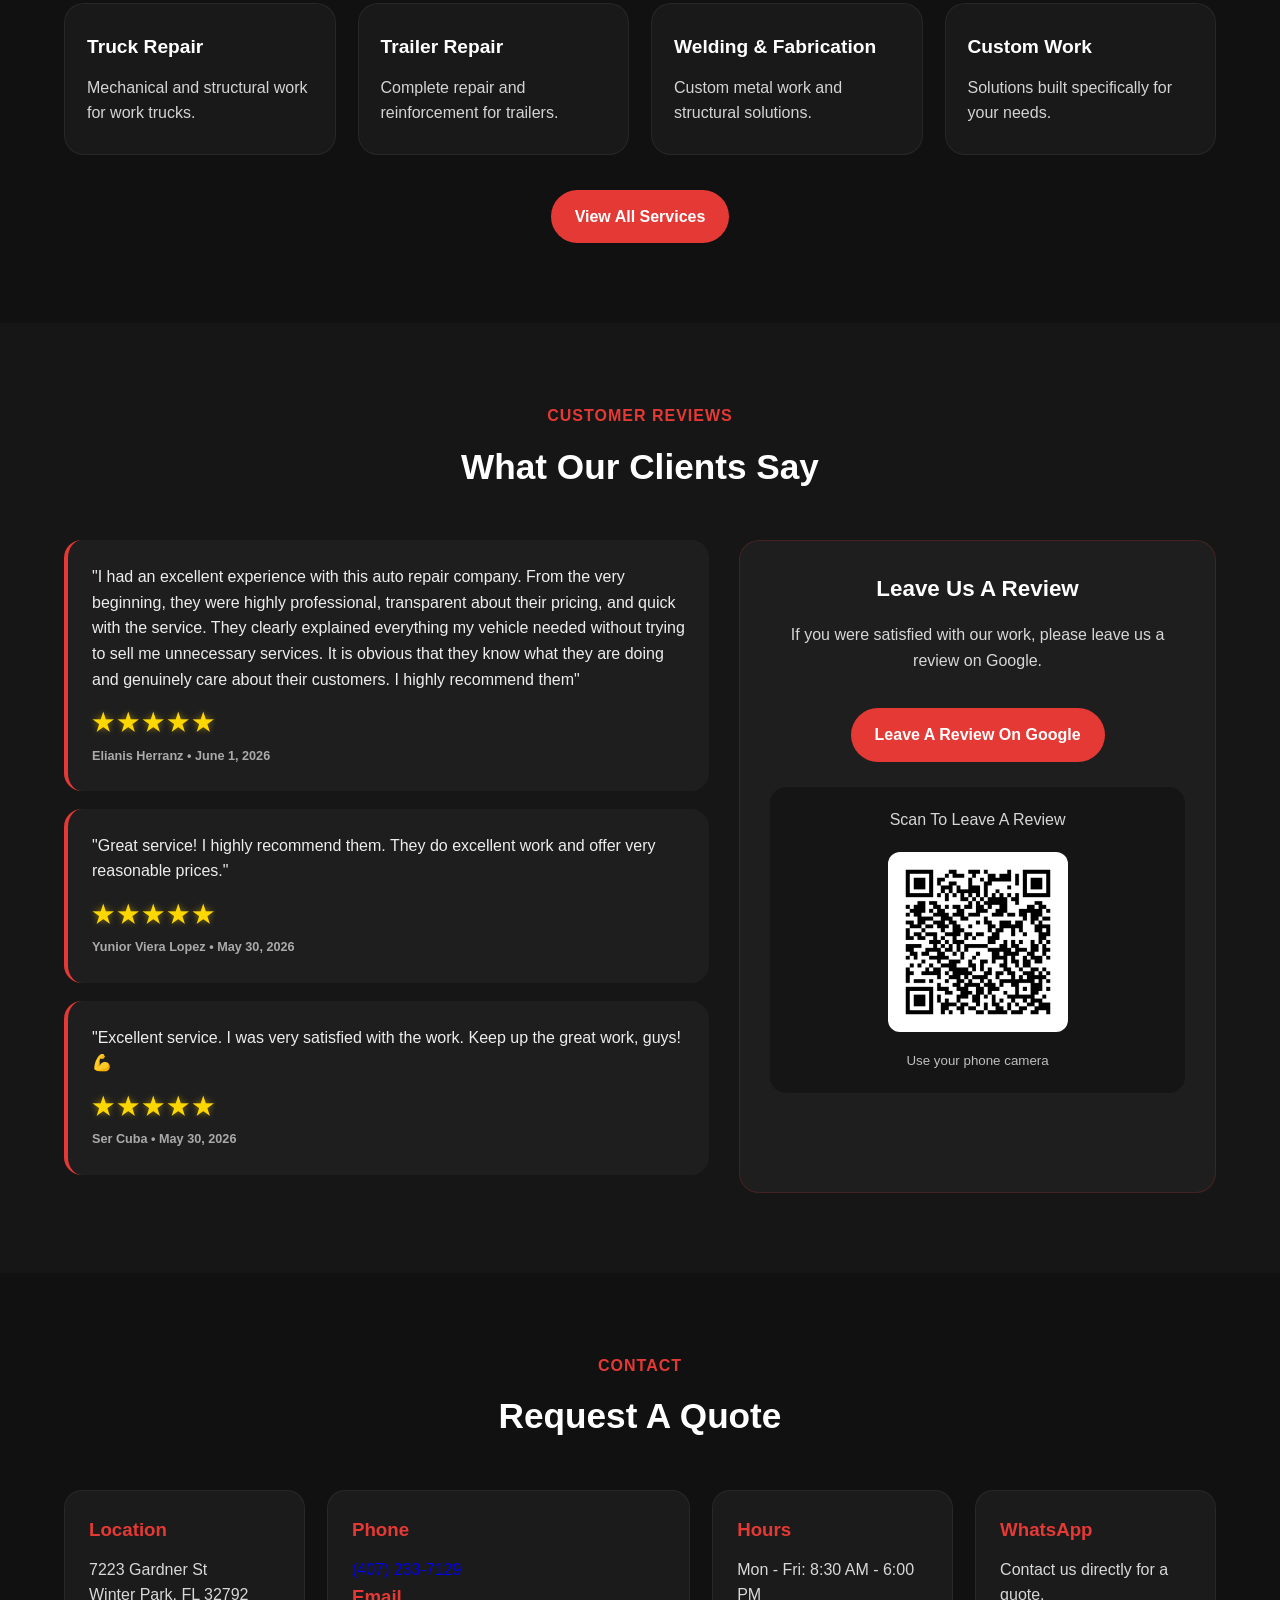
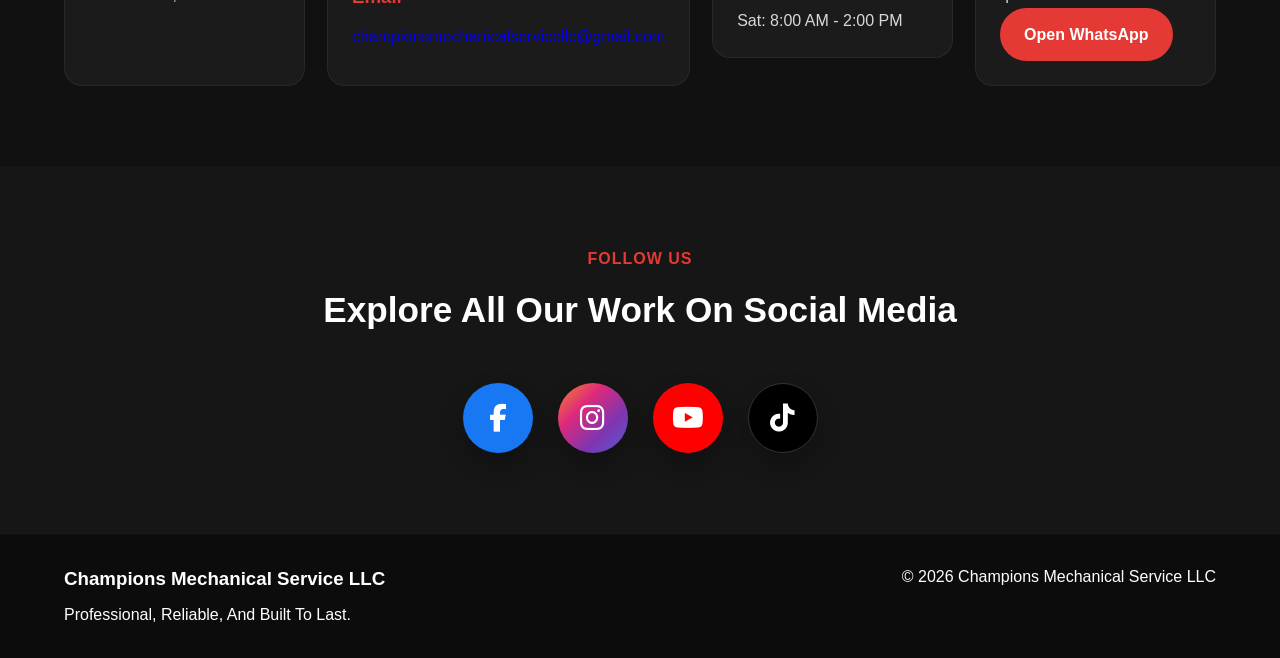
==== commit e40e8381: "Restaurar pagina de reparaciones" ====
--- a/index.html
+++ b/index.html
@@ -1,103 +1,313 @@
-<!doctype html><html lang="es"><head><meta charset="utf-8"><meta name="viewport" content="width=device-width,initial-scale=1,viewport-fit=cover"><meta name="theme-color" content="#0b1220"><meta name="description" content="Calculadora personal de horarios Batch y Continuous"><link rel="manifest" href="manifest.webmanifest"><link rel="icon" href="icon.svg" type="image/svg+xml"><title>Smokehouse Control</title><style>
-:root{color-scheme:dark;font-family:system-ui,-apple-system,Segoe UI,Roboto,sans-serif;background:#0b1220;color:#eaf0fa}*{box-sizing:border-box}body{margin:0}main{max-width:680px;margin:auto;padding:24px 16px 80px}header{display:flex;align-items:center;gap:12px;margin-bottom:8px}.logo{background:#223958;border-radius:15px;padding:12px;font-size:25px}h1{font-size:24px;letter-spacing:-.6px;margin:0}p{color:#a8b7cc;margin:6px 0 20px;font-size:13px;line-height:1.5}.card{border:1px solid #26354b;background:#131f30;border-radius:20px;padding:18px;margin:14px 0;box-shadow:0 6px 20px #050a1260}.card h2{margin:0 0 4px;font-size:20px}.card{padding:0;overflow:hidden}.card>summary{display:flex;align-items:center;gap:12px;padding:18px;cursor:pointer;list-style:none;user-select:none;touch-action:manipulation}.card>summary::-webkit-details-marker{display:none}.card>summary:focus-visible{outline:2px solid #70b6ff;outline-offset:-3px}.card>summary .heading{flex:1;min-width:0}.card>summary .sub{margin:0}.card>summary .chevron{font-size:24px;color:#8bcaff;transition:transform .2s ease}.card[open]>summary .chevron{transform:rotate(180deg)}.card .card-body{padding:0 18px 18px;border-top:1px solid #26354b}.card .inputs{margin-top:17px}.card:not([open])>summary{background:#18273c}.card[open]>summary{background:#1c3049}.operator{font-size:11px;color:#8bcaff;margin-top:4px;font-weight:600}.sub{font-size:12px;color:#a8b7cc;margin-bottom:16px}.inputs{display:grid;grid-template-columns:1.2fr 1fr;gap:10px;margin-bottom:17px}label{font-size:12px;color:#a8b7cc;display:block;margin-bottom:6px}input{font:inherit;color:#fff;background:#0b1423;border:1px solid #3a4d66;border-radius:11px;width:100%;padding:12px 8px;min-height:48px;color-scheme:dark}input:focus{outline:2px solid #70b6ff;outline-offset:1px}.task{border-top:1px solid #26354b;padding-top:15px;margin-top:15px}.taskhead{display:flex;align-items:center;justify-content:space-between;gap:8px}.taskname{font-size:13px;color:#b5c5da}.time{font-size:26px;font-weight:800;letter-spacing:-.7px;margin:5px 0 2px;font-variant-numeric:tabular-nums}.detail{font-size:12px;color:#a7b6c9;min-height:18px}.track{height:10px;background:#33435a;border-radius:20px;overflow:hidden;margin:11px 0 7px}.fill{height:100%;background:#39ff14;border-radius:20px;transition:width .7s linear,background-color .7s linear;width:0;box-shadow:0 0 9px currentColor}.fill.done{background:#ff172c;box-shadow:0 0 10px #ff172c}.track.done{background:#ff172c33;outline:1px solid #ff172c}.track.done .fill{min-width:7px}.remaining{font-size:12px;font-weight:650;color:#c6d8ec}.status{font-size:11px;background:#27374e;border-radius:20px;padding:5px 8px;white-space:nowrap}.status.ready{background:#164b3c;color:#a1f4d0}.status.soon{background:#614019;color:#ffdca1}.actions{display:flex;gap:9px;margin:20px 0}button{border:1px solid #43546c;border-radius:12px;background:#1c3049;color:white;padding:13px 18px;font-weight:700;font-size:14px;cursor:pointer;min-height:48px}button:active{transform:scale(.98)}#clear{border:2px solid #ff3045;background:#301b28;color:#ffbac2}#clear:focus-visible{outline:2px solid #ff6575;outline-offset:3px}.note{font-size:12px;color:#9eafc3;line-height:1.55}.foot{margin-top:16px}#clock{font-size:12px;color:#a8b7cc;margin-left:auto;font-variant-numeric:tabular-nums}@media(max-width:370px){.time{font-size:23px}main{padding:18px 12px 60px}.card .card-body{padding:0 12px 16px}.card>summary{padding:14px}}
-.clear-blast{display:block;margin:0 0 14px auto;padding:9px 12px;min-height:38px;font-size:12px;background:#26354b;border-color:#52708e}.section-label{font-size:14px;font-weight:800;color:#8bcaff;margin:18px 0 10px}
-.hint{font-size:12px;color:#a8b7cc;line-height:1.5;margin:0 0 10px}
-.inputs+.section-label{border-top:1px solid #26354b;padding-top:15px}
-.check{display:flex;gap:8px;align-items:center;font-size:13px;color:#eaf0fa;margin:12px 0}
-.check input{width:18px;height:18px;min-height:18px;accent-color:#39ff14}
-.color-note{border-left:3px solid #ffd166;background:#3d321d;padding:10px 12px;border-radius:6px;font-weight:700;margin:10px 0}
-
-</style></head><body><main><header><div class="logo">♨️</div><div><h1>Smokehouse Control</h1><div class="sub" style="margin:3px 0 0">Control personal de horarios</div><div class="operator">Smokehouse Operator · Dayron Rosales</div></div><div id="clock"></div></header><p>Toca una tarjeta para abrirla. Las otras se pliegan automáticamente y sus horarios se conservan.</p><div id="cards"></div><div class="actions"><button id="clear">Borrar todos los horarios</button></div><div class="note">Versión 9. Los horarios se guardan automáticamente en este dispositivo y se recuperan al recargar o reabrir la aplicación. En otro dispositivo no se sincronizan. Usa «Borrar todos los horarios» cuando termines. Sin alarmas ni notificaciones.</div><div class="note foot">Los tiempos son referencias estimadas. Batch: apertura prevista +5 h 30 min desde la hora de inicio que escribas (sin sumar 4 minutos automáticamente). Blast: temperatura +4 h y retirada +5 h desde la apertura de puertas. Continuous: QA +4 h desde la entrada de la primera carne al Blast. Son horarios orientativos, no mediciones de temperatura ni sustitutos de los procedimientos y registros oficiales de Tyson.</div></main><script>
-'use strict';
-
-const defs=[
-{id:'batch1',title:'Batch 1',sub:'Casa 1 → Blast 1'},
-{id:'batch2',title:'Batch 2',sub:'Casa 2 → Blast 2'},
-{id:'continuous',title:'Continuous',sub:'Primera carne → Blast Continuous'}
-];
-const key='smokehouse-control-v7';
-const oldKey='smokehouse-control-tab-v2';
-let saved={};
-try{saved=JSON.parse(localStorage.getItem(key)||'{}')||{}}catch(e){}
-if(!Object.keys(saved).length){try{const legacy=JSON.parse(sessionStorage.getItem(oldKey)||'{}')||{};for(const id of ['batch1','batch2','continuous'])if(legacy[id])saved[id]={ovenDate:legacy[id].date||'',ovenTime:legacy[id].time||''}}catch(e){}}
-const state={};
-const cards=document.getElementById('cards');
-const pad=n=>String(n).padStart(2,'0');
-const fmt=d=>d.toLocaleTimeString('en-US',{hour:'numeric',minute:'2-digit',hour12:true});
-const datefmt=d=>d.toLocaleDateString('es-US',{day:'numeric',month:'short'});
-const save=()=>{try{localStorage.setItem(key,JSON.stringify(state))}catch(e){}};
-const inputPair=(id,prefix,label)=>`<div class="inputs"><div><label for="${id}-${prefix}-date">Fecha</label><input type="date" id="${id}-${prefix}-date"></div><div><label for="${id}-${prefix}-time">${label}</label><input type="time" step="60" id="${id}-${prefix}-time"></div></div>`;
-const task=(id,i,name)=>`<div class="task"><div class="taskhead"><span class="taskname">${name}</span><span class="status" id="${id}-status-${i}">Pendiente</span></div><div class="time" id="${id}-target-${i}">--:--</div><div class="detail" id="${id}-date-${i}">Introduce fecha y hora</div><div class="track" role="progressbar" aria-label="Tiempo restante para ${name}"><div class="fill" id="${id}-bar-${i}"></div></div><div class="remaining" id="${id}-left-${i}">Sin calcular</div></div>`;
-for(const def of defs){
- const id=def.id,batch=id!=='continuous';
- const sec=document.createElement('details');sec.className='card';
- sec.innerHTML=`<summary><div class="heading"><h2>${def.title}</h2><div class="sub">${def.sub}</div></div><span class="chevron" aria-hidden="true">⌄</span></summary><div class="card-body">${
- batch?`<div class="section-label">Horno · Tanda actual</div>${inputPair(id,'oven','Inicio del horno')}${task(id,0,'Abrir puertas (previsto)')}
- <div class="section-label">Blast · Carne anterior o actual</div><p class="hint">Escribe la apertura de puertas de la carne que está en el Blast. Este horario es independiente del horno: puedes iniciar otra tanda sin perderlo.</p>${inputPair(id,'blast','Apertura de puertas')}<button type="button" class="clear-blast" id="${id}-clear-blast" hidden>Limpiar Blast</button>${task(id,1,'Temperatura en Blast')}${task(id,2,'Sacar carne del Blast')}
- <label class="check"><input type="checkbox" id="${id}-first"> Primera carne de la tanda</label><div id="${id}-color" class="color-note" hidden>Verificar color de la carne</div>`
- :`${inputPair(id,'oven','Entrada al Blast')}${task(id,0,'Ir con QA · Temperatura')}`
- }</div>`;
- cards.appendChild(sec);
- sec.addEventListener('toggle',()=>{if(sec.open)for(const other of cards.querySelectorAll('details.card'))if(other!==sec)other.open=false});
- const prev=saved[id]||{};
- state[id]={ovenDate:prev.ovenDate??prev.date??'',ovenTime:prev.ovenTime??prev.time??'',blastDate:prev.blastDate||'',blastTime:prev.blastTime||'',first:!!prev.first};
- for(const field of ['ovenDate','ovenTime',...(batch?['blastDate','blastTime']:[])]){
-   const prefix=field.startsWith('oven')?'oven':'blast',type=field.endsWith('Date')?'date':'time';
-   const el=document.getElementById(`${id}-${prefix}-${type}`);
-   el.value=state[id][field];
-   el.addEventListener('input',()=>{state[id][field]=el.value;save();render()});
- }
- if(batch){
-   document.getElementById(id+'-clear-blast').addEventListener('click',()=>{
-     state[id].blastDate='';state[id].blastTime='';
-     document.getElementById(id+'-blast-date').value='';
-     document.getElementById(id+'-blast-time').value='';
-     save();render();
-   });
-   const cb=document.getElementById(id+'-first');
-   cb.checked=state[id].first;
-   cb.addEventListener('change',()=>{state[id].first=cb.checked;save();render()});
- }
-}
-function parse(date,time){
- if(!date||!/^([01]\d|2[0-3]):[0-5]\d$/.test(time))return null;
- const [y,m,d]=date.split('-').map(Number),[h,min]=time.split(':').map(Number);
- const v=new Date(y,m-1,d,h,min);
- return v.getFullYear()===y&&v.getMonth()===m-1&&v.getDate()===d&&v.getHours()===h&&v.getMinutes()===min?v:null;
-}
-function draw(id,i,start,offset,now){
- const target=document.getElementById(`${id}-target-${i}`),dt=document.getElementById(`${id}-date-${i}`),bar=document.getElementById(`${id}-bar-${i}`),left=document.getElementById(`${id}-left-${i}`),status=document.getElementById(`${id}-status-${i}`);
- if(!start){target.textContent='--:--';dt.textContent='Introduce fecha y hora';bar.style.width='0%';bar.className='fill';bar.parentElement.classList.remove('done');left.textContent='Sin calcular';status.textContent='Pendiente';status.className='status';return}
- const end=new Date(start.getTime()+offset*60000),diff=end-now,remaining=Math.max(0,Math.ceil(diff/60000));
- target.textContent=fmt(end);dt.textContent=datefmt(end)+(end.toDateString()!==start.toDateString()?' · otro día':'');
- const pct=Math.max(0,Math.min(100,100*diff/(offset*60000)));
- bar.style.width=pct+'%';bar.parentElement.classList.toggle('done',diff<=0);
- if(diff<=0){bar.style.backgroundColor='#ff172c';bar.className='fill done';left.textContent='Hora alcanzada';status.textContent='Hora cumplida';status.className='status ready'}
- else{const hours=Math.floor(remaining/60),mins=remaining%60;left.textContent=`Faltan ${hours} h ${pad(mins)} min`;const used=1-pct/100;const hue=used<0.5?110-used*2*65:45-(used-0.5)*2*45;bar.style.backgroundColor=`hsl(${Math.max(0,hue)} 100% 52%)`;bar.className='fill';status.textContent=now<start?'Programado':remaining<=30?'Próximo':'En curso';status.className='status'+(remaining<=30?' soon':'')}
-}
-function render(){
- const now=new Date();document.getElementById('clock').textContent=fmt(now);
- for(const def of defs){
- const id=def.id,s=state[id],oven=parse(s.ovenDate,s.ovenTime);
- if(id==='continuous'){draw(id,0,oven,240,now);continue}
- const blast=parse(s.blastDate,s.blastTime);
- document.getElementById(id+'-clear-blast').hidden=!(s.blastDate||s.blastTime);
- draw(id,0,oven,330,now);
- // If no Blast opening is entered, use the oven's predicted opening.
- // Once a Blast opening is entered, it stays independent of later oven changes.
- const base=blast|| (oven?new Date(oven.getTime()+330*60000):null);
- draw(id,1,base,240,now);draw(id,2,base,300,now);
- document.getElementById(id+'-color').hidden=!s.first;
- }
-}
-document.getElementById('clear').addEventListener('click',()=>{
- if(!confirm('¿Borrar todos los horarios de este dispositivo?'))return;
- for(const def of defs){const s=state[def.id];for(const f of ['ovenDate','ovenTime','blastDate','blastTime'])s[f]='';s.first=false;
- for(const prefix of ['oven',...(def.id==='continuous'?[]:['blast'])])for(const type of ['date','time'])document.getElementById(`${def.id}-${prefix}-${type}`).value='';
- if(def.id!=='continuous')document.getElementById(def.id+'-first').checked=false;
- }
- save();render();
-});
-render();setInterval(render,1000);
-if('serviceWorker' in navigator&&location.protocol==='https:')navigator.serviceWorker.register('./sw.js').catch(()=>{});
-</script></body></html>
+<!DOCTYPE html>
+<html lang="en">
+<head>
+  <meta charset="UTF-8">
+  <meta name="viewport" content="width=device-width, initial-scale=1.0">
+  
+  <title>Champions Mechanical Service LLC</title>
+  
+  <link rel="icon" type="image/png" href="images/favicon.png">  
+  <link rel="apple-touch-icon" href="images/favicon.png">
+
+  <link rel="stylesheet" href="style.css">
+  <link rel="stylesheet" href="https://cdnjs.cloudflare.com/ajax/libs/font-awesome/6.5.0/css/all.min.css">
+  
+  <meta name="description" content="Truck and trailer repair, welding, fabrication, and custom mechanical services in Winter Park, Florida.">
+</head>
+<body>
+
+  <!-- WHATSAPP -->
+  <a href="https://wa.me/14072337129" class="whatsapp-float" target="_blank">
+    WhatsApp
+  </a>
+
+  <!-- HEADER -->
+  <header class="header">
+  <div class="container nav-container">
+
+    <a href="index.html" class="logo">
+      <img src="images/logo.png" alt="Champions Mechanical Service LLC Logo">
+      <div class="logo-text">
+        <h2>Champions Mechanical</h2>
+        <p>Service LLC</p>
+      </div>
+    </a>
+
+    <button class="menu-toggle" id="menuToggle" aria-label="Open Menu">
+      <span></span>
+      <span></span>
+      <span></span>
+    </button>
+
+    <nav class="nav" id="mainNav">
+      <a href="index.html" class="active">Home</a>
+      <a href="services.html">Services</a>
+      <a href="gallery.html">Gallery</a>
+      <a href="products.html">Products</a>
+      <a href="index.html#contacto">Contact</a>
+    </nav>
+
+    <div class="header-actions">
+      <a href="index-es.html" class="lang-btn">ES</a>
+    </div>
+
+  </div>
+</header>
+
+  <!-- HERO -->
+  <section class="hero">
+    <div class="hero-overlay"></div>
+
+    <div class="container hero-content">
+      <div class="hero-text">
+
+        <p class="tagline">Professional Mechanical Solutions</p>
+
+        <h1>
+          Reliable <span>Mechanical Work</span>
+        </h1>
+
+        <p class="hero-description">
+          Truck, trailer, and automotive repair, fabrication, welding, and custom work done right the first time.
+        </p>
+
+        <div class="hero-buttons">
+          <a href="services.html" class="btn btn-primary">View Services</a>
+          <a href="gallery.html" class="btn btn-secondary">View Our Work</a>
+        </div>
+
+      </div>
+    </div>
+  </section>
+
+  <!-- ABOUT -->
+  <section class="about section">
+    <div class="container about-grid">
+
+      <div class="about-text">
+        <h2>Reliable Work You Can Trust</h2>
+
+        <p>
+          We provide professional repair, fabrication, and custom mechanical solutions for trucks, trailers, and vehicles of all types.
+        </p>
+
+        <p>
+          Our focus is simple: strong work, clean results, and solutions that actually last.
+        </p>
+      </div>
+
+      <div class="about-card">
+        <h3>What We Do</h3>
+        <ul>
+          <li>Truck & Trailer Repair</li>
+          <li>Welding & Fabrication</li>
+          <li>Custom Mechanical Work</li>
+          <li>Structural Modifications</li>
+          <li>Heavy Duty Repairs</li>
+        </ul>
+      </div>
+
+    </div>
+  </section>
+
+  <!-- SERVICES -->
+  <section class="services-preview section">
+    <div class="container">
+
+      <div class="section-title">
+        <p>Services</p>
+        <h2>What We Offer</h2>
+      </div>
+
+      <div class="services-grid">
+
+        <div class="service-card">
+          <h3>Truck Repair</h3>
+          <p>Mechanical and structural work for work trucks.</p>
+        </div>
+
+        <div class="service-card">
+          <h3>Trailer Repair</h3>
+          <p>Complete repair and reinforcement for trailers.</p>
+        </div>
+
+        <div class="service-card">
+          <h3>Welding & Fabrication</h3>
+          <p>Custom metal work and structural solutions.</p>
+        </div>
+
+        <div class="service-card">
+          <h3>Custom Work</h3>
+          <p>Solutions built specifically for your needs.</p>
+        </div>
+
+      </div>
+
+      <div class="center-button">
+        <a href="services.html" class="btn btn-primary">View All Services</a>
+      </div>
+
+    </div>
+  </section>
+
+<!-- REVIEWS -->
+<section class="reviews section">
+  <div class="container">
+
+    <div class="section-title">
+      <p>Customer Reviews</p>
+      <h2>What Our Clients Say</h2>
+    </div>
+
+    <div class="reviews-grid">
+
+      <div>
+
+        <div class="review-card">
+          <p>"I had an excellent experience with this auto repair company. From the very beginning, they were highly professional, transparent about their pricing, and quick with the service. They clearly explained everything my vehicle needed without trying to sell me unnecessary services. It is obvious that they know what they are doing and genuinely care about their customers. I highly recommend them"</p>
+          <h4>
+            <span class="stars">★★★★★</span><br>
+            <small style="color:#aaa;">Elianis Herranz • June 1, 2026</small>
+          </h4>
+        </div>
+
+        <div class="review-card">
+          <p>"Great service! I highly recommend them. They do excellent work and offer very reasonable prices."</p>
+          <h4>
+            <span class="stars">★★★★★</span><br>
+            <small style="color:#aaa;">Yunior Viera Lopez • May 30, 2026</small>
+          </h4>
+        </div>
+
+        <div class="review-card">
+          <p>"Excellent service. I was very satisfied with the work. Keep up the great work, guys! 💪</p>
+          <h4>
+            <span class="stars">★★★★★</span><br>
+            <small style="color:#aaa;">Ser Cuba • May 30, 2026</small>
+          </h4>
+        </div>
+        
+      </div>
+
+      <div class="google-review-box">
+
+        <h3>Leave Us A Review</h3>
+
+        <p>
+          If you were satisfied with our work, please leave us a review on Google.
+        </p>
+
+        <a href="https://g.page/r/CeGw3ztIZo6YEAE/review" target="_blank" class="btn btn-primary review-btn">
+          Leave A Review On Google
+        </a>
+
+        <div class="qr-box">
+          <p>Scan To Leave A Review</p>
+
+          <img src="images/qr-reviews.png">
+
+          <small>Use your phone camera</small>
+        </div>
+
+      </div>
+
+    </div>
+  </div>
+</section>
+
+  <!-- CONTACT -->
+  <section class="contact section" id="contacto">
+    <div class="container">
+
+      <div class="section-title">
+        <p>Contact</p>
+        <h2>Request A Quote</h2>
+      </div>
+
+      <div class="contact-grid">
+
+        <div class="contact-card">
+          <h3>Location</h3>
+          <p>7223 Gardner St</p>
+          <p>Winter Park, FL 32792</p>
+        </div>
+
+        <div class="contact-card">
+          <h3>Phone</h3>
+          <p><a href="tel:+14072337129">(407) 233-7129</a></p>
+          <h3>Email</h3>
+          <p><a href="mailto:championsmechanicalservicellc@gmail.com">championsmechanicalservicellc@gmail.com</p>
+        </div>
+
+        <div class="contact-card">
+          <h3>Hours</h3>
+          <p>Mon - Fri: 8:30 AM - 6:00 PM</p>
+          <p>Sat: 8:00 AM - 2:00 PM</p>
+        </div>
+
+        <div class="contact-card">
+          <h3>WhatsApp</h3>
+          <p>Contact us directly for a quote.</p>
+          <a href="https://wa.me/14072337129" class="btn btn-primary" target="_blank">
+            Open WhatsApp
+          </a>
+        </div>
+
+      </div>
+
+    </div>
+  </section>
+
+
+  <!-- SOCIAL MEDIA -->
+  <section class="social-section section">
+    <div class="container">
+
+      <div class="section-title">
+        <p>Follow Us</p>
+        <h2>Explore All Our Work On Social Media</h2>
+      </div>
+
+      <div class="social-icons">
+
+        <a href="https://facebook.com/share/1AvT3k1ib8/?mibextid=wwXIfr" target="_blank" class="social-icon fb" aria-label="Facebook">
+          <i class="fab fa-facebook-f"></i>
+        </a>
+
+        <a href="https://www.instagram.com/championsmechanical?igsh=djd2N3V2bzA4ZDJp" target="_blank" class="social-icon ig" aria-label="Instagram">
+          <i class="fab fa-instagram"></i>
+        </a>
+
+        <a href="https://www.youtube.com/@ChampionsMechanicService" target="_blank" class="social-icon yt" aria-label="YouTube">
+          <i class="fab fa-youtube"></i>
+        </a>
+
+        <a href="https://www.tiktok.com/@acostaruben3?is_from_webapp=1&sender_device=pc" target="_blank" class="social-icon tt" aria-label="TikTok">
+          <i class="fab fa-tiktok"></i>
+        </a>
+
+      </div>
+
+    </div>
+  </section>
+
+  <!-- FOOTER -->
+  <footer class="footer">
+    <div class="container footer-content">
+
+      <div>
+        <h3>Champions Mechanical Service LLC</h3>
+        <p>Professional, Reliable, And Built To Last.</p>
+      </div>
+
+      <div>
+        <p>© 2026 Champions Mechanical Service LLC</p>
+      </div>
+
+    </div>
+  </footer>
+
+  <script src="script.js"></script>
+
+</body>
+</html>
--- a/style.css
+++ b/style.css
@@ -0,0 +1,1063 @@
+* {
+  margin: 0;
+  padding: 0;
+  box-sizing: border-box;
+}
+
+html {
+  scroll-behavior: smooth;
+}
+
+body {
+  font-family: 'Inter', sans-serif;
+  background: #111111;
+  color: #ffffff;
+  line-height: 1.6;
+}
+
+img {
+  max-width: 100%;
+  display: block;
+}
+
+a {
+  text-decoration: none;
+}
+
+.container {
+  width: 90%;
+  max-width: 1200px;
+  margin: 0 auto;
+}
+
+.section {
+  padding: 80px 0;
+}
+
+.section-title {
+  text-align: center;
+  margin-bottom: 45px;
+}
+
+.section-title p {
+  color: #e53935;
+  font-weight: 700;
+  text-transform: uppercase;
+  letter-spacing: 1px;
+  margin-bottom: 10px;
+}
+
+.section-title h2 {
+  font-size: 2.2rem;
+  font-weight: 800;
+}
+
+.left-align {
+  text-align: left;
+}
+
+/* HEADER */
+.header {
+  position: sticky;
+  top: 0;
+  z-index: 999;
+  background: rgba(10, 10, 10, 0.95);
+  border-bottom: 1px solid rgba(255, 255, 255, 0.08);
+  backdrop-filter: blur(12px);
+}
+
+.nav-container {
+  min-height: 85px;
+  display: flex;
+  justify-content: space-between;
+  align-items: center;
+  gap: 20px;
+}
+
+.logo {
+  display: flex;
+  align-items: center;
+  gap: 12px;
+  color: #fff;
+}
+
+.logo img {
+  width: auto;
+  height: 90px;
+  object-fit: contain;
+  
+}
+
+.logo-text h2 {
+  font-size: 1.1rem;
+  font-weight: 800;
+  line-height: 1.1;
+}
+
+.logo-text p {
+  font-size: 0.88rem;
+  color: #cfcfcf;
+}
+
+.nav {
+  display: flex;
+  gap: 25px;
+}
+
+.nav a {
+  color: #f3f3f3;
+  font-weight: 600;
+  transition: 0.3s;
+}
+
+.nav a:hover,
+.nav a.active {
+  color: #e53935;
+}
+
+.header-actions {
+  display: flex;
+  align-items: center;
+  gap: 10px;
+}
+
+.lang-btn {
+  background: #e53935;
+  color: #fff;
+  border: none;
+  padding: 10px 16px;
+  border-radius: 999px;
+  font-weight: 700;
+  cursor: pointer;
+  transition: 0.3s;
+}
+
+.lang-btn:hover {
+  background: #c62828;
+}
+
+/* HERO */
+.hero {
+  position: relative;
+  min-height: 88vh;
+  background: url('images/hero.jpg') center/cover no-repeat;
+  display: flex;
+  align-items: center;
+}
+
+.hero-overlay {
+  position: absolute;
+  inset: 0;
+  background: linear-gradient(to right, rgba(0, 0, 0, 0.82), rgba(0, 0, 0, 0.45));
+}
+
+.hero-content {
+  position: relative;
+  z-index: 2;
+}
+
+.hero-text {
+  max-width: 700px;
+}
+
+.tagline {
+  color: #e53935;
+  font-weight: 700;
+  text-transform: uppercase;
+  letter-spacing: 1px;
+  margin-bottom: 16px;
+}
+
+.hero h1 {
+  font-size: 3.4rem;
+  line-height: 1.1;
+  margin-bottom: 20px;
+  font-weight: 800;
+}
+
+.hero h1 span {
+  color: #e53935;
+}
+
+.hero-description {
+  font-size: 1.1rem;
+  color: #e4e4e4;
+  max-width: 620px;
+  margin-bottom: 30px;
+}
+
+.hero-buttons {
+  display: flex;
+  flex-wrap: wrap;
+  gap: 14px;
+}
+
+.btn {
+  display: inline-block;
+  padding: 14px 24px;
+  border-radius: 999px;
+  font-weight: 700;
+  transition: 0.3s;
+}
+
+.btn-primary {
+  background: #e53935;
+  color: #fff;
+}
+
+.btn-primary:hover {
+  background: #c62828;
+}
+
+.btn-secondary {
+  border: 2px solid #fff;
+  color: #fff;
+}
+
+.btn-secondary:hover {
+  background: #fff;
+  color: #111;
+}
+
+/* ABOUT */
+.about {
+  background: #161616;
+}
+
+.about-grid {
+  display: grid;
+  grid-template-columns: 1.4fr 1fr;
+  gap: 35px;
+  align-items: start;
+}
+
+.about-text h2 {
+  font-size: 2rem;
+  margin-bottom: 20px;
+}
+
+.about-text p {
+  color: #d7d7d7;
+  margin-bottom: 16px;
+}
+
+.about-card {
+  background: #1e1e1e;
+  border: 1px solid rgba(229, 57, 53, 0.2);
+  padding: 30px;
+  border-radius: 20px;
+  box-shadow: 0 12px 30px rgba(0, 0, 0, 0.25);
+}
+
+.about-card h3 {
+  margin-bottom: 18px;
+  color: #e53935;
+}
+
+.about-card ul {
+  list-style: none;
+}
+
+.about-card ul li {
+  padding: 10px 0;
+  border-bottom: 1px solid rgba(255,255,255,0.08);
+  color: #e8e8e8;
+}
+
+/* SERVICES */
+.services-preview {
+  background: #111111;
+}
+
+.services-grid {
+  display: grid;
+  grid-template-columns: repeat(4, 1fr);
+  gap: 22px;
+}
+
+.service-card {
+  background: #191919;
+  padding: 28px 22px;
+  border-radius: 20px;
+  border: 1px solid rgba(255,255,255,0.06);
+  transition: 0.3s;
+}
+
+.service-card:hover {
+  transform: translateY(-6px);
+  border-color: rgba(229, 57, 53, 0.35);
+}
+
+.service-icon {
+  font-size: 2rem;
+  margin-bottom: 16px;
+}
+
+.service-card h3 {
+  margin-bottom: 12px;
+  font-size: 1.2rem;
+}
+
+.service-card p {
+  color: #d4d4d4;
+}
+
+.center-button {
+  text-align: center;
+  margin-top: 35px;
+}
+
+/* REVIEWS */
+.reviews {
+  background: #161616;
+}
+
+.reviews-grid {
+  display: grid;
+  grid-template-columns: 1.15fr 0.85fr;
+  gap: 30px;
+}
+
+.review-card {
+  background: #1e1e1e;
+  padding: 24px;
+  border-radius: 18px;
+  margin-bottom: 18px;
+  border-left: 4px solid #e53935;
+}
+
+.review-card p {
+  color: #ededed;
+  margin-bottom: 12px;
+}
+
+.review-card h4 {
+  color: #bdbdbd;
+  font-size: 0.95rem;
+}
+
+.google-review-box {
+  background: #1e1e1e;
+  padding: 30px;
+  border-radius: 20px;
+  border: 1px solid rgba(229, 57, 53, 0.18);
+}
+
+.google-review-box h3 {
+  margin-bottom: 15px;
+  font-size: 1.4rem;
+}
+
+.google-review-box p {
+  color: #d7d7d7;
+  margin-bottom: 20px;
+}
+
+.review-btn {
+  margin-bottom: 25px;
+}
+
+.qr-box {
+  background: #151515;
+  border-radius: 16px;
+  padding: 20px;
+  text-align: center;
+}
+
+.qr-box img {
+  width: 180px;
+  margin: 15px auto;
+  background: #fff;
+  padding: 10px;
+  border-radius: 12px;
+}
+
+.qr-box small {
+  color: #bfbfbf;
+}
+
+/* CONTACT */
+.contact {
+  background: #111111;
+}
+
+.contact-grid {
+  display: grid;
+  grid-template-columns: repeat(4, 1fr);
+  gap: 22px;
+}
+
+.contact-card {
+  background: #1b1b1b;
+  padding: 24px;
+  border-radius: 18px;
+  border: 1px solid rgba(255,255,255,0.06);
+}
+
+.contact-card h3 {
+  margin-bottom: 12px;
+  color: #e53935;
+}
+
+.contact-card p {
+  color: #d8d8d8;
+}
+
+/* FOOTER */
+.footer {
+  background: #0c0c0c;
+  padding: 30px 0;
+  border-top: 1px solid rgba(255,255,255,0.06);
+}
+
+.footer-content {
+  display: flex;
+  justify-content: space-between;
+  gap: 20px;
+  flex-wrap: wrap;
+}
+
+.footer h3 {
+  margin-bottom: 8px;
+}
+
+/* WHATSAPP FLOAT */
+.whatsapp-float {
+  position: fixed;
+  right: 20px;
+  bottom: 20px;
+  z-index: 9999;
+  background: #25d366;
+  color: #fff;
+  padding: 14px 18px;
+  border-radius: 999px;
+  font-weight: 800;
+  box-shadow: 0 10px 25px rgba(0,0,0,0.25);
+  transition: 0.3s;
+}
+
+.whatsapp-float:hover {
+  transform: translateY(-3px);
+  background: #20ba5a;
+}
+
+/* RESPONSIVE */
+@media (max-width: 1100px) {
+  .services-grid {
+    grid-template-columns: repeat(2, 1fr);
+  }
+
+  .contact-grid {
+    grid-template-columns: repeat(2, 1fr);
+  }
+
+  .about-grid,
+  .reviews-grid {
+    grid-template-columns: 1fr;
+  }
+}
+
+@media (max-width: 820px) {
+  .nav-container {
+    flex-direction: column;
+    padding: 15px 0;
+  }
+
+  .nav {
+    flex-wrap: wrap;
+    justify-content: center;
+  }
+
+  .hero {
+    min-height: 75vh;
+    padding: 50px 0;
+  }
+
+  .hero h1 {
+    font-size: 2.5rem;
+  }
+
+  .section-title h2 {
+    font-size: 1.8rem;
+  }
+}
+
+@media (max-width: 600px) {
+  .services-grid,
+  .contact-grid {
+    grid-template-columns: 1fr;
+  }
+
+  .hero h1 {
+    font-size: 2.1rem;
+  }
+
+  .hero-description {
+    font-size: 1rem;
+  }
+
+  .btn {
+    width: 100%;
+    text-align: center;
+  }
+
+  .logo {
+    flex-direction: column;
+    text-align: center;
+  }
+}.services-hero {
+  background: url('images/services-hero.jpg') center/cover no-repeat;
+}
+
+.services-intro {
+  background: #161616;
+}
+
+.intro-box {
+  max-width: 950px;
+  margin: 0 auto;
+  background: #1d1d1d;
+  padding: 32px;
+  border-radius: 20px;
+  border: 1px solid rgba(255,255,255,0.06);
+}
+
+.intro-box p {
+  color: #d7d7d7;
+  margin-bottom: 14px;
+}
+
+.detailed-services {
+  background: #111111;
+}
+
+.detailed-services-grid {
+  display: grid;
+  grid-template-columns: repeat(2, 1fr);
+  gap: 24px;
+}
+
+.detail-card {
+  background: #1a1a1a;
+  padding: 28px;
+  border-radius: 20px;
+  border: 1px solid rgba(255,255,255,0.06);
+  transition: 0.3s;
+}
+
+.detail-card:hover {
+  transform: translateY(-5px);
+  border-color: rgba(229, 57, 53, 0.3);
+}
+
+.detail-card h3 {
+  font-size: 1.35rem;
+  margin-bottom: 14px;
+  color: #ffffff;
+}
+
+.detail-card p {
+  color: #d6d6d6;
+  margin-bottom: 16px;
+}
+
+.detail-card ul {
+  padding-left: 20px;
+}
+
+.detail-card ul li {
+  color: #ececec;
+  margin-bottom: 10px;
+}
+
+.why-choose-us {
+  background: #161616;
+}
+
+.why-grid {
+  display: grid;
+  grid-template-columns: repeat(4, 1fr);
+  gap: 22px;
+}
+
+.why-card {
+  background: #1e1e1e;
+  padding: 24px;
+  border-radius: 18px;
+  border: 1px solid rgba(255,255,255,0.06);
+}
+
+.why-card h3 {
+  font-size: 1.1rem;
+  margin-bottom: 12px;
+  color: #e53935;
+}
+
+.why-card p {
+  color: #dddddd;
+}
+
+@media (max-width: 1100px) {
+  .why-grid {
+    grid-template-columns: repeat(2, 1fr);
+  }
+}
+
+@media (max-width: 800px) {
+  .detailed-services-grid,
+  .why-grid {
+    grid-template-columns: 1fr;
+  }
+}
+.menu-toggle {
+  display: none;
+  flex-direction: column;
+  justify-content: center;
+  gap: 5px;
+  width: 46px;
+  height: 46px;
+  background: transparent;
+  border: none;
+  cursor: pointer;
+  padding: 0;
+}
+
+.menu-toggle span {
+  display: block;
+  width: 28px;
+  height: 3px;
+  background: #ffffff;
+  border-radius: 999px;
+  transition: 0.3s;
+  margin: 0 auto;
+}
+
+.menu-toggle.active span:nth-child(1) {
+  transform: translateY(8px) rotate(45deg);
+}
+
+.menu-toggle.active span:nth-child(2) {
+  opacity: 0;
+}
+
+.menu-toggle.active span:nth-child(3) {
+  transform: translateY(-8px) rotate(-45deg);
+}
+
+@media (max-width: 820px) {
+  .nav-container {
+    position: relative;
+    flex-direction: row;
+    justify-content: space-between;
+    align-items: center;
+    min-height: 95px;
+    padding: 12px 0;
+  }
+
+  .menu-toggle {
+    display: flex;
+    order: 3;
+  }
+
+  .header-actions {
+    order: 2;
+  }
+
+  .nav {
+    position: absolute;
+    top: 100%;
+    left: 0;
+    right: 0;
+    display: none;
+    flex-direction: column;
+    gap: 0;
+    background: rgba(10, 10, 10, 0.98);
+    border-top: 1px solid rgba(255,255,255,0.06);
+    border-bottom: 1px solid rgba(255,255,255,0.06);
+    box-shadow: 0 14px 30px rgba(0,0,0,0.28);
+    z-index: 1000;
+  }
+
+  .nav.show {
+    display: flex;
+  }
+
+  .nav a {
+    padding: 16px 20px;
+    border-bottom: 1px solid rgba(255,255,255,0.05);
+    width: 100%;
+  }
+
+  .nav a:last-child {
+    border-bottom: none;
+  }
+
+  .logo {
+    flex-direction: row;
+    text-align: left;
+  }
+
+  .logo img {
+    height: 65px;
+    width: auto;
+  }
+
+  .logo-text h2 {
+    font-size: 1rem;
+  }
+
+  .logo-text p {
+    font-size: 0.82rem;
+  }
+}
+
+@media (max-width: 600px) {
+  .nav-container {
+    min-height: 88px;
+  }
+
+  .logo img {
+    height: 58px;
+  }
+
+  .lang-btn {
+    padding: 8px 12px;
+    font-size: 0.9rem;
+  }
+
+  .hero h1 {
+    font-size: 2rem;
+  }
+
+  .section {
+    padding: 60px 0;
+  }
+}
+/* GALLERY HERO BACKGROUND */
+.gallery-hero {
+  background: url('images/gallery-bg.jpg') center center no-repeat;
+  background-size: cover;
+}
+
+/* FIX POR SI OTRO HERO LO PISA */
+.gallery-hero {
+  background: url('images/gallery-bg.jpg') center center no-repeat !important;
+  background-size: cover;
+}
+
+/* SITE FIXES */
+.stars {
+  color: #FFD700;
+  font-size: 1.5rem;
+  letter-spacing: 3px;
+  text-shadow: 0 0 6px rgba(255, 215, 0, 0.45);
+}
+
+.gallery-hero {
+  background: url('images/gallery-bg.jpg') center center / cover no-repeat !important;
+}
+
+
+/* SOCIAL SECTION */
+.social-section {
+  background: #111111;
+}
+
+.social-icons {
+  display: flex;
+  justify-content: center;
+  align-items: center;
+  gap: 25px;
+  margin-top: 30px;
+  flex-wrap: wrap;
+}
+
+.social-icon {
+  width: 70px;
+  height: 70px;
+  border-radius: 50%;
+  display: flex;
+  align-items: center;
+  justify-content: center;
+  font-size: 28px;
+  color: #ffffff;
+  transition: 0.3s ease;
+  box-shadow: 0 12px 25px rgba(0, 0, 0, 0.25);
+}
+
+.social-icon:hover {
+  transform: translateY(-5px) scale(1.08);
+}
+
+.fb { background: #1877f2; }
+.ig { background: linear-gradient(135deg, #f58529, #dd2a7b, #8134af, #515bd4); }
+.yt { background: #ff0000; }
+.tt { background: #000000; border: 1px solid #333333; }
+
+@media (max-width: 600px) {
+  .social-icons {
+    gap: 18px;
+  }
+
+  .social-icon {
+    width: 62px;
+    height: 62px;
+    font-size: 25px;
+  }
+}
+/* SOCIAL MEDIA ICONS */
+.social-section {
+  background: #161616;
+}
+
+.social-icons {
+  display: flex;
+  justify-content: center;
+  align-items: center;
+  gap: 25px;
+  margin-top: 30px;
+  flex-wrap: wrap;
+}
+
+.social-icon {
+  width: 70px;
+  height: 70px;
+  border-radius: 50%;
+  display: flex;
+  align-items: center;
+  justify-content: center;
+  font-size: 28px;
+  color: #ffffff;
+  transition: 0.3s ease;
+}
+
+.social-icon:hover {
+  transform: translateY(-5px) scale(1.08);
+}
+
+.fb {
+  background: #1877f2;
+}
+
+.ig {
+  background: linear-gradient(135deg, #f58529, #dd2a7b, #8134af, #515bd4);
+}
+
+.yt {
+  background: #ff0000;
+}
+
+.tt {
+  background: #000000;
+  border: 1px solid #333333;
+}
+
+/* YOUTUBE PREVIEW CARDS */
+.youtube-video {
+  position: relative;
+  width: 100%;
+  height: 260px;
+  background: #000;
+  overflow: hidden;
+  cursor: pointer;
+}
+
+.youtube-thumb {
+  width: 100%;
+  height: 100%;
+  object-fit: cover;
+  display: block;
+  transition: 0.3s ease;
+}
+
+.youtube-video:hover .youtube-thumb {
+  transform: scale(1.05);
+  filter: brightness(0.75);
+}
+
+.youtube-play {
+  position: absolute;
+  inset: 0;
+  display: flex;
+  align-items: center;
+  justify-content: center;
+  pointer-events: none;
+}
+
+.youtube-play i {
+  width: 64px;
+  height: 64px;
+  border-radius: 50%;
+  background: rgba(229, 57, 53, 0.95);
+  color: #fff;
+  display: flex;
+  align-items: center;
+  justify-content: center;
+  font-size: 26px;
+  padding-left: 4px;
+}
+
+.youtube-video iframe {
+  width: 100%;
+  height: 100%;
+  border: none;
+  display: block;
+}
+
+@media (max-width: 640px) {
+  .youtube-video {
+    height: 420px;
+  }
+}
+/* PULSE ANIMATION */
+.pulse {
+  display: inline-block;
+  animation: pulseEffect 1.8s infinite;
+}
+
+@keyframes pulseEffect {
+  0% {
+    transform: scale(1);
+    opacity: 1;
+  }
+  50% {
+    transform: scale(1.08);
+    opacity: 0.85;
+  }
+  100% {
+    transform: scale(1);
+    opacity: 1;
+  }
+}
+/* PREMIUM PULSE + GLOW */
+.pulse-pro {
+  display: inline-block;
+  color: #e53935;
+  font-weight: 800;
+  animation: pulseGlow 2s infinite;
+}
+
+@keyframes pulseGlow {
+  0% {
+    transform: scale(1);
+    text-shadow: 0 0 5px rgba(229, 57, 53, 0.4);
+  }
+  50% {
+    transform: scale(1.08);
+    text-shadow: 0 0 15px rgba(229, 57, 53, 0.9);
+  }
+  100% {
+    transform: scale(1);
+    text-shadow: 0 0 5px rgba(229, 57, 53, 0.4);
+  }
+}
+/* PRODUCTS PAGE */
+.products-hero {
+  min-height: 60vh;
+  background: url('images/products-bg.jpg') center center / cover no-repeat;
+}
+
+.products-section {
+  background: #111111;
+}
+
+.products-grid {
+  display: grid;
+  grid-template-columns: repeat(4, 1fr);
+  gap: 24px;
+}
+
+.product-card {
+  background: #1b1b1b;
+  border-radius: 20px;
+  overflow: hidden;
+  border: 1px solid rgba(255,255,255,0.06);
+  transition: 0.3s ease;
+}
+
+.product-card:hover {
+  transform: translateY(-6px);
+  border-color: rgba(229, 57, 53, 0.35);
+}
+
+.product-card img {
+  width: 100%;
+  height: 230px;
+  object-fit: contain;
+  background: #ffffff;
+  padding: 12px;
+}
+
+.product-info {
+  padding: 18px;
+}
+
+.product-info h3 {
+  margin-bottom: 10px;
+  color: #ffffff;
+  font-size: 1.15rem;
+}
+
+.product-info p {
+  color: #d4d4d4;
+  margin-bottom: 16px;
+  min-height: 54px;
+}
+
+.product-info .btn {
+  width: 100%;
+  text-align: center;
+}
+
+@media (max-width: 1100px) {
+  .products-grid {
+    grid-template-columns: repeat(2, 1fr);
+  }
+}
+
+@media (max-width: 640px) {
+  .products-grid {
+    grid-template-columns: 1fr;
+  }
+
+  .product-card img {
+    height: 240px;
+  }
+}
+.products-hero .hero-overlay {
+  background: rgba(0,0,0,0.35) !important;
+}
+
+/* GALLERY GRID FIX */
+.gallery-section-dark .media-grid,
+.gallery-section-gray .media-grid {
+  display: grid;
+  grid-template-columns: repeat(3, 1fr);
+  gap: 20px;
+}
+
+@media (max-width: 1000px) {
+  .gallery-section-dark .media-grid,
+  .gallery-section-gray .media-grid {
+    grid-template-columns: repeat(2, 1fr);
+  }
+}
+
+@media (max-width: 640px) {
+  .gallery-section-dark .media-grid,
+  .gallery-section-gray .media-grid {
+    grid-template-columns: 1fr;
+  }
+}
+.google-review-box {
+  text-align: center;
+}
+
+.google-review-box p {
+  text-align: center;
+}
+
+.review-btn {
+  display: inline-block;
+  margin-top: 15px;
+}
